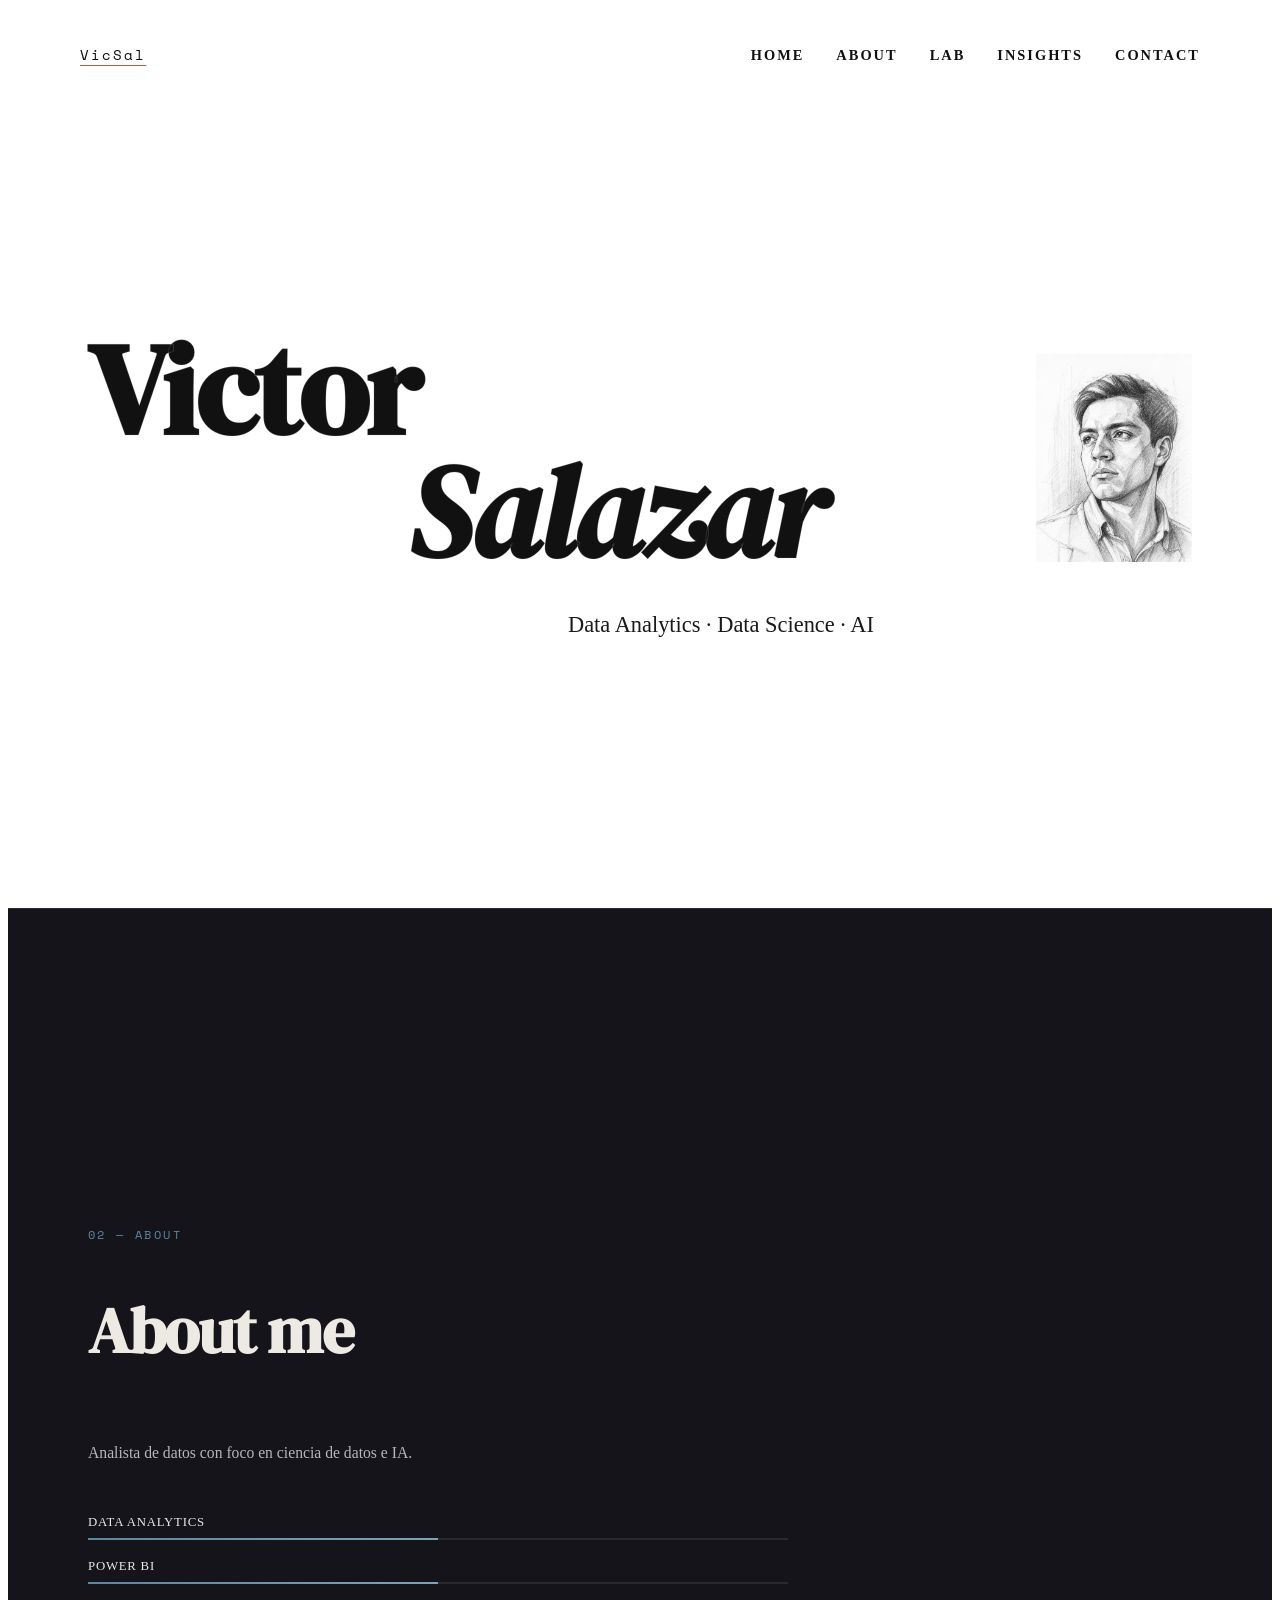
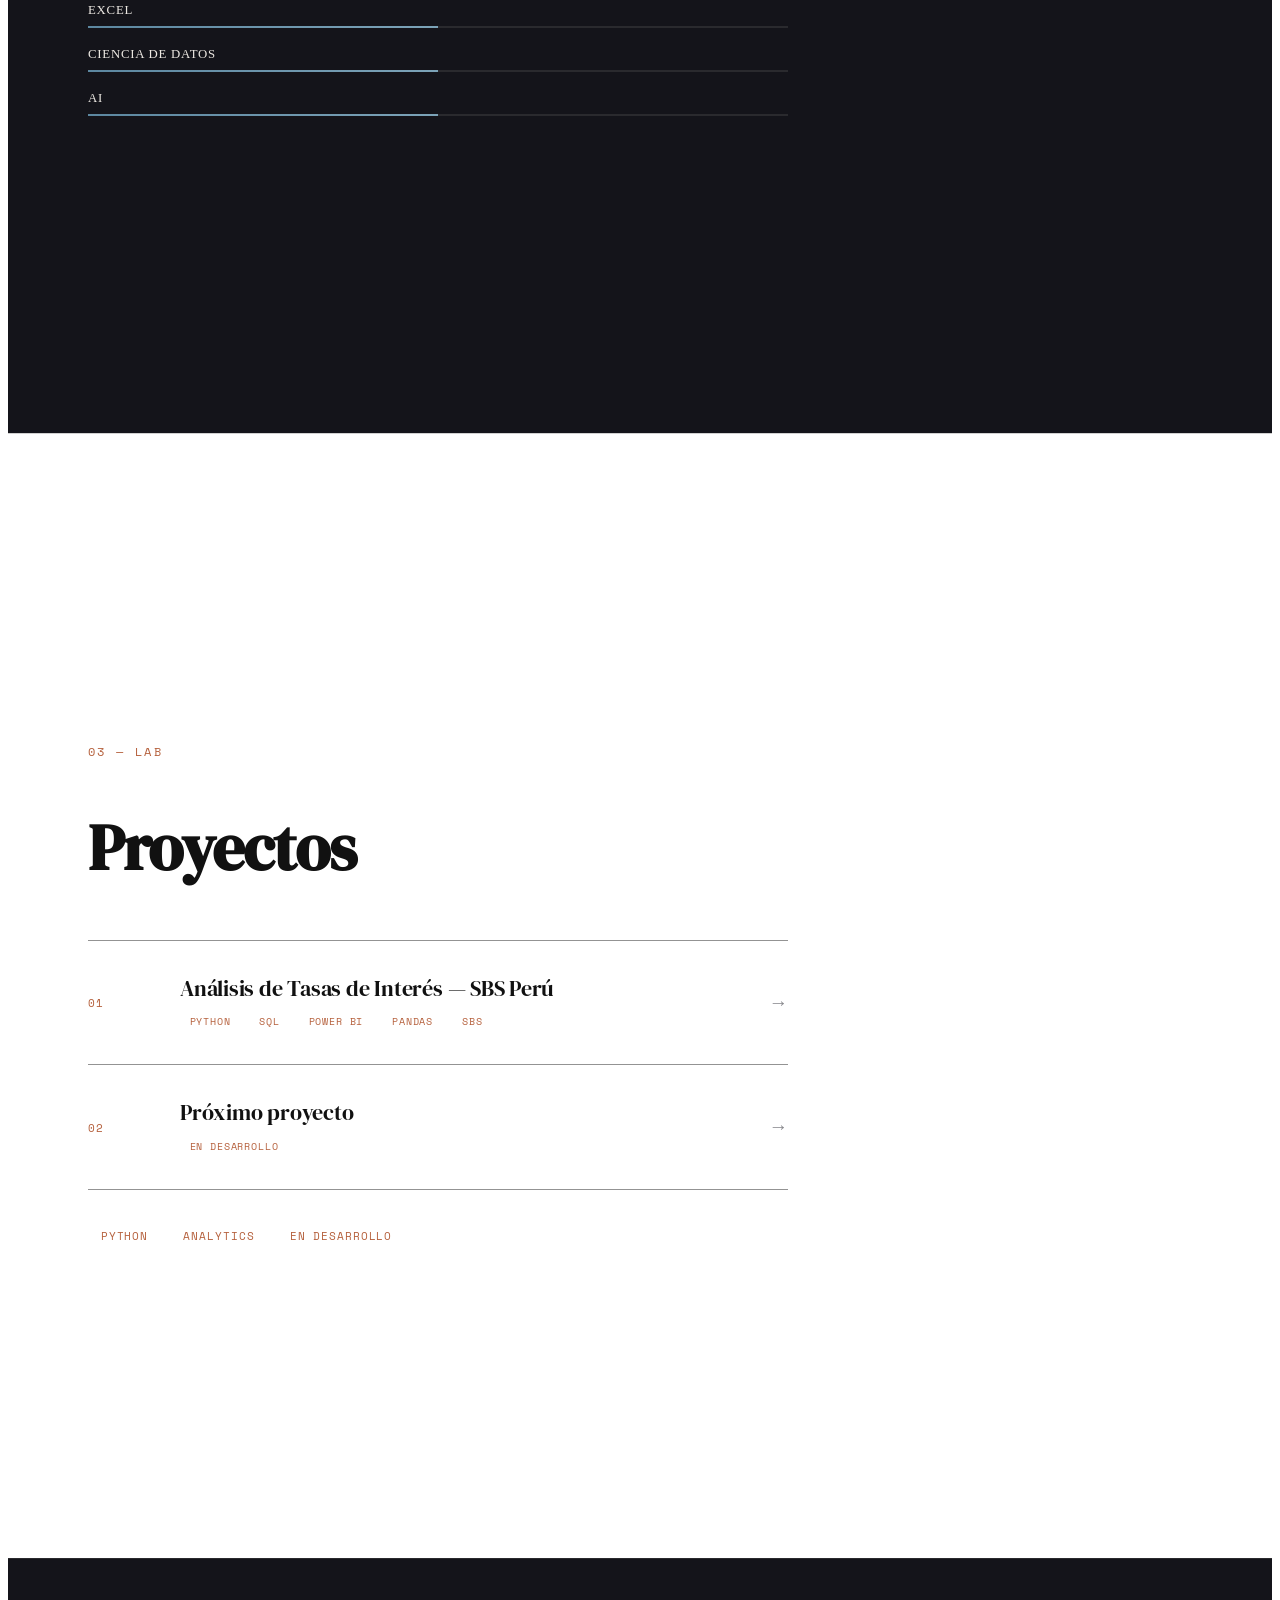
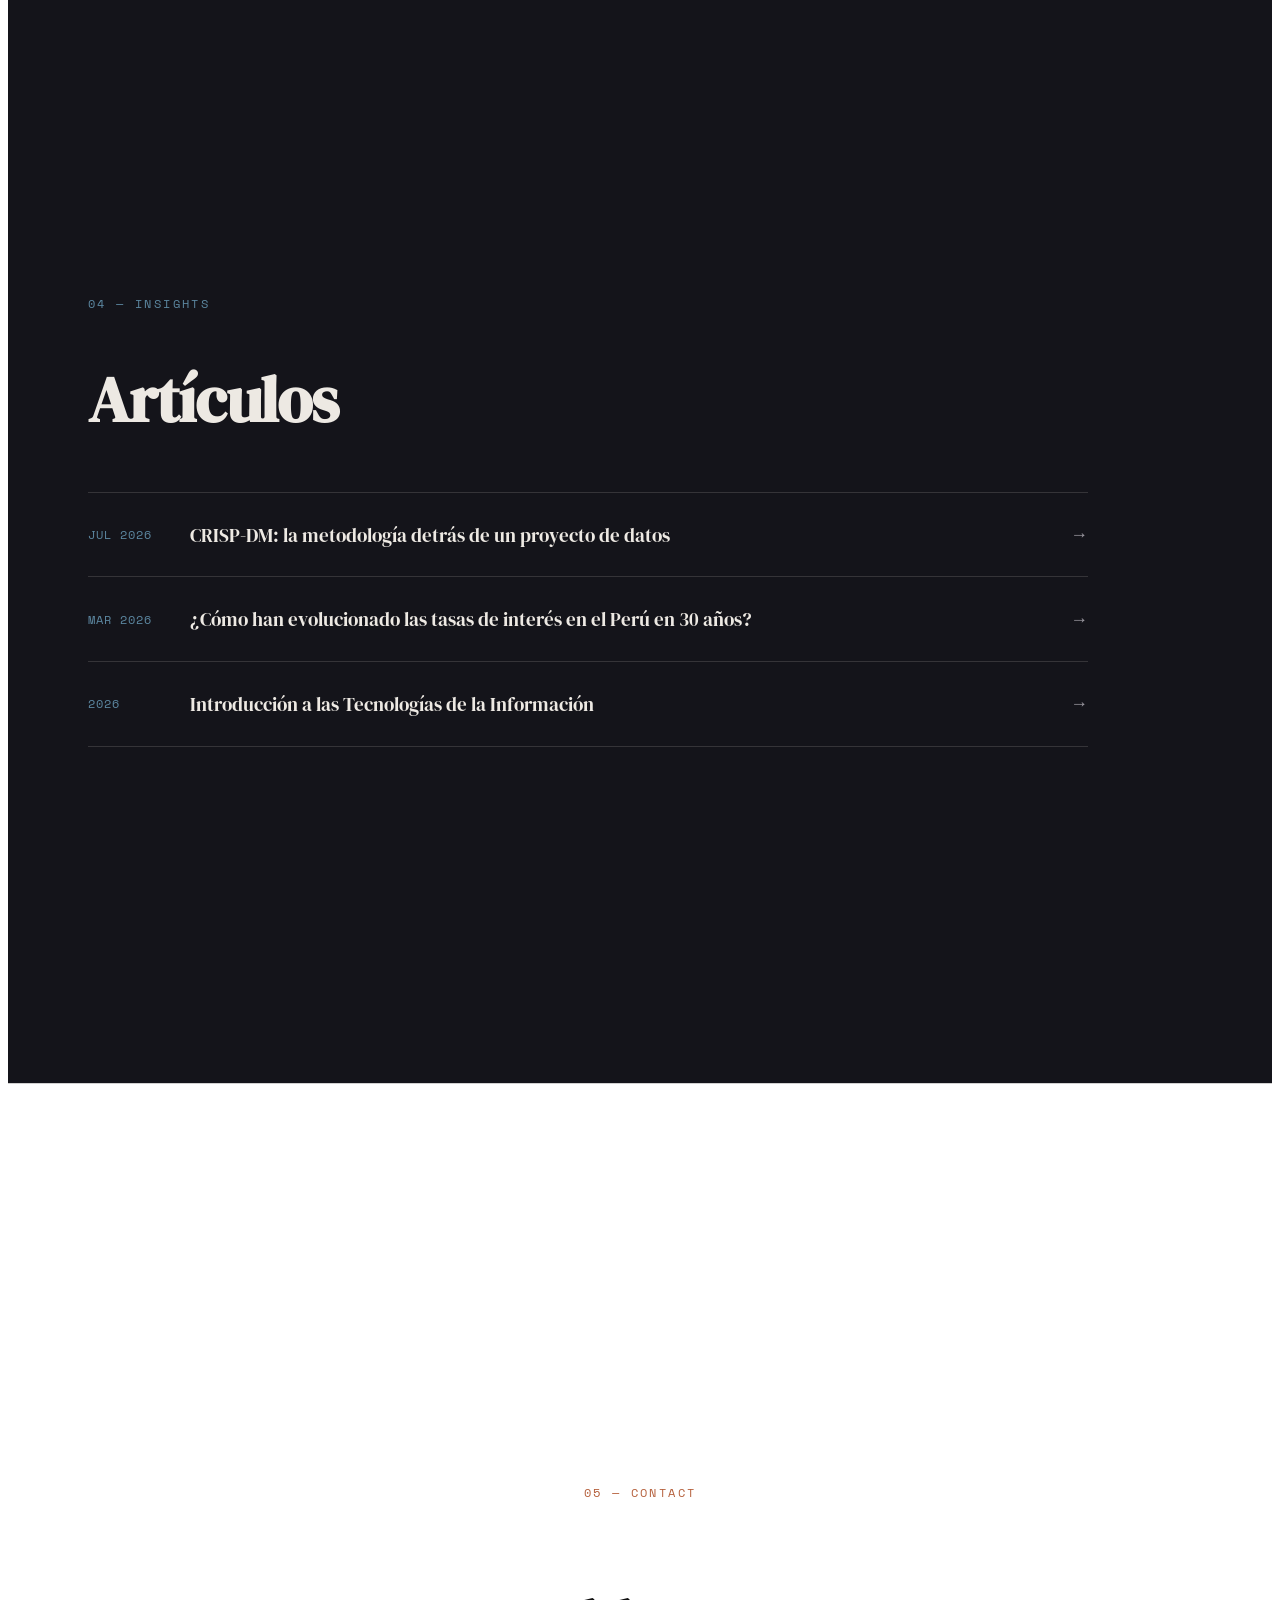
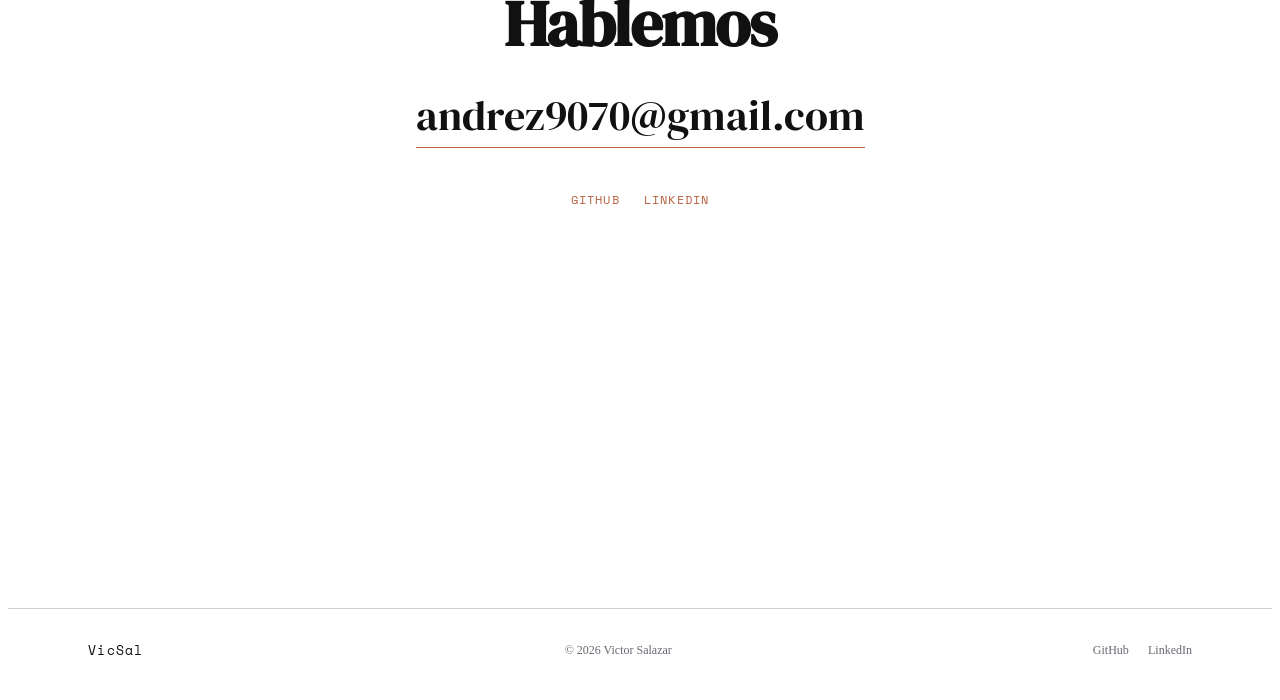
==== index.html @ 0d1eb614 "Actualizar2.1" ====
<!DOCTYPE html>
<html lang="en">
<head>
    <meta charset="UTF-8">
    <meta name="viewport" content="width=device-width, initial-scale=1.0">
    <title>VicSal</title>
    <link rel="stylesheet" href="assets/css/style.css"> 
    <link rel="preconnect" href="https://fonts.googleapis.com">
    <link rel="preconnect" href="https://fonts.gstatic.com" crossorigin>
    <link href="https://fonts.googleapis.com/css2?family=DM+Serif+Display:ital@0;1&family=Space+Mono:wght@400;700&display=swap" rel="stylesheet">
</head>
<body>
<header>
<nav class="navbar">
    <a href="#home" class="nav-logo">VicSal</a>  
        <button class="nav-toggle" id="navToggle" aria-label="Abrir menú">
        <span></span><span></span><span></span>
        </button>
    <ul class="nav-links" id="nav-links"> 
        <li><a href="#home">Home</a></li>
        <li><a href="#about">About</a></li>
        <li><a href="#lab">Lab</a></li>
        <li><a href="#insights">Insights</a></li>
        <li><a href="#contact">Contact</a></li>
    </ul>
</nav>
</header>

<main>

<section id="home" class="hero">
    <div class="hero-left">
        <h1 class="hero-name">
            <span class="firstname">Victor</span>
            <span class="lastname">Salazar</span>
        </h1> 
    <p class="hero-desc">Data Analytics · Data Science · AI </p>
    </div>
    <div class="hero-right">
        <div class="hero-img-wrap">
    <img src="assets/images/VicSal2.png" alt="Victor Salazar"/>
    </div>
    </div>
</section>

<section id="about">
  <div class="fade-in">
    <span class="section-eyebrow">02 — ABOUT</span>
    <h2 class="section-title">About me</h2>
  </div>
  <div class="about-content fade-in">
    <div class="about-text">
      <p>Analista de datos con foco en ciencia de datos e IA.</p>
    </div>
    <div class="skills-list">
      <div class="skill-row"><div class="skill-top"><span class="skill-name">Data Analytics</span></div><div class="skill-track"><div class="skill-fill" style="width:50%"></div></div></div>
      <div class="skill-row"><div class="skill-top"><span class="skill-name">Power BI</span></div><div class="skill-track"><div class="skill-fill" style="width:50%"></div></div></div>
      <div class="skill-row"><div class="skill-top"><span class="skill-name">Excel</span></div><div class="skill-track"><div class="skill-fill" style="width:50%"></div></div></div>
      <div class="skill-row"><div class="skill-top"><span class="skill-name">Ciencia de Datos</span></div><div class="skill-track"><div class="skill-fill" style="width:50%"></div></div></div>
      <div class="skill-row"><div class="skill-top"><span class="skill-name">AI</span></div><div class="skill-track"><div class="skill-fill" style="width:50%"></div></div></div>
    </div>
  </div>
</section>

<section id="lab">
  <div class="fade-in">
    <span class="section-eyebrow">03 — LAB</span>
    <h2 class="section-title">Proyectos</h2>
  </div>
  <div class="lab-content fade-in">
    <div class="work-list">
      <a href="https://github.com/VicSalN/Analisis_Tasas_Peru" target="_blank" class="work-row fade-in">
        <span class="work-num">01</span>
        <div class="work-info">
          <span class="work-title">Análisis de Tasas de Interés — SBS Perú</span>
          <div class="work-meta">
            <span class="work-tag">Python</span><span class="work-tag">SQL</span><span class="work-tag">Power BI</span><span class="work-tag">Pandas</span><span class="work-tag">SBS</span>
          </div>
        </div>
        <span class="work-arrow">→</span>
      </a>
      <div class="work-row work-soon fade-in">
        <span class="work-num">02</span>
      <div class="work-info">
        <span class="work-title">Próximo proyecto</span>
        <div class="work-meta"><span class="work-tag">En desarrollo</span></div>
      </div>
      <span class="work-arrow">→</span>
      </div>
    </div>
    <div class="lab-tags">
      <span class="lab-tag">Python</span>
      <span class="lab-tag">Analytics</span>
      <span class="lab-tag">En desarrollo</span>
    </div>
  </div>
</section>

<section id="insights">
  <div class="fade-in">
    <span class="section-eyebrow">04 — INSIGHTS</span>
    <h2 class="section-title">Artículos</h2>
  </div>
  <div class="insights-list fade-in">
    <a href="Articulo/articulo-02.html" class="insight-row">
      <span class="insight-date">JUL 2026</span>
      <span class="insight-title">CRISP-DM: la metodología detrás de un proyecto de datos</span>
      <span class="insight-arrow">→</span>
    </a>
    <a href="Articulo/articulo-01.html" class="insight-row">
      <span class="insight-date">MAR 2026</span>
      <span class="insight-title">¿Cómo han evolucionado las tasas de interés en el Perú en 30 años?</span>
      <span class="insight-arrow">→</span>
    </a>
    <a href="Articulo/articulo-03.html" class="insight-row">
      <span class="insight-date">2026</span>
      <span class="insight-title">Introducción a las Tecnologías de la Información</span>
      <span class="insight-arrow">→</span>
    </a>
  </div>
</section>

<section id="contact">
  <div class="fade-in contact-content">
    <span class="section-eyebrow">05 — CONTACT</span>
    <h2 class="section-title">Hablemos</h2>
    <a href="mailto:tuemail@ejemplo.com" class="contact-email">andrez9070@gmail.com</a>
    <div class="contact-links">
      <a href="https://github.com/VicSalN" target="_blank">GitHub</a>
      <a href="https://www.linkedin.com/in/victor-salazar-noel-72130b215/?lipi=urn%3Ali%3Apage%3Ad_flagship3_profile_view_base_contact_details%3BOu7heE0KTxSFkEtu7hxz%2Fg%3D%3D" target="_blank">LinkedIn</a>
    </div>
  </div>
</section>
</main>

<footer>
  <span class="footer-logo">VicSal</span>
  <span class="footer-copy">© 2026 Victor Salazar</span>
  <div class="footer-links">
    <a href="https://github.com/VicSalN" target="_blank">GitHub</a>
    <a href="https://www.linkedin.com/in/victor-salazar-noel-72130b215/?lipi=urn%3Ali%3Apage%3Ad_flagship3_profile_view_base_contact_details%3BOu7heE0KTxSFkEtu7hxz%2Fg%3D%3D" target="_blank">LinkedIn</a>
  </div>
</footer>
<script src="assets/javascript/main.js"></script>
</body>
</html>
---- assets/css/style.css ----
:root {
  --ink: #111111;
  --muted: #666970;
  --line: rgba(21, 22, 22, 0.2);
  --accent: #B5603C; /* terracota — único color de la página */
}
html {
  scroll-snap-type: y proximity;
}

section {
  scroll-snap-align: start;
}

/* ============================================
   FADE-IN — aparece suavemente al hacer scroll
   ============================================ */
.fade-in {
  opacity: 0;
  transform: translateY(24px);
  transition: opacity 0.7s ease, transform 0.7s ease;
}
.fade-in.visible {
  opacity: 1;
  transform: translateY(0);
}

/* Estado base: nav transparente sobre el hero */
nav {
  position: fixed; top: 0; left: 0; right: 0; z-index: 100;
  padding: 1.4rem 5rem;
  display: flex; justify-content: space-between; align-items: center;
  background: transparent;
  border-bottom: 1px solid transparent;
  transition: background 0.4s ease, padding 0.4s ease, border-color 0.4s ease, box-shadow 0.4s ease;
}

/* Estado al hacer scroll: se agrega esta clase vía JS */
nav.scrolled {
  background: rgba(255, 255, 255, 0.85);
  backdrop-filter: blur(10px);
  -webkit-backdrop-filter: blur(10px);
  padding: 1rem 5rem;
  border-bottom: 1px solid var(--line);
  box-shadow: 0 1px 20px rgba(0, 0, 0, 0.04);
}

/* Opcional: el logo se hace un poco más chico al comprimirse el nav */
nav.scrolled .nav-logo {
  font-size: 0.8rem;
}
.nav-toggle {
  display: none;
  flex-direction: column;
  gap: 5px;
  background: none;
  border: none;
  cursor: pointer;
  padding: 0.5rem;
  z-index: 101;
}
.nav-toggle span {
  width: 24px; height: 2px;
  background: var(--ink);
  transition: all 0.3s;
}

.nav-toggle.active span:nth-child(1) { transform: translateY(7px) rotate(45deg); background: var(--accent); }
.nav-toggle.active span:nth-child(2) { opacity: 0; }
.nav-toggle.active span:nth-child(3) { transform: translateY(-7px) rotate(-45deg); background: var(--accent); }

.nav-logo {
  font-family: 'Space Mono', monospace;
  font-size: 0.85rem;
  color: var(--ink);
  letter-spacing: 0.15em;
  text-decoration: underline;
  text-decoration-color: var(--accent);
  text-underline-offset: 5px;
}

.nav-links { display: flex; gap: 2rem; list-style: none; }

.nav-links a {
  color: var(--ink);
  text-decoration: none;
  font-size: 0.9rem;
  font-weight: 600;
  letter-spacing: 0.14em;
  text-transform: uppercase;
  transition: color 0.3s;
  position: relative;
}
.nav-links a:hover { color: var(--accent); }
.nav-links a.active { color: var(--accent); }

section { position: relative; z-index: 1; }

#home {
  min-height: 100vh;
  min-height: 100dvh;
  display: grid;
  grid-template-columns: 900px 1fr;
  align-items: center;      /* centra el contenido DENTRO de la fila */
  align-content: center;    /* centra la fila dentro de los 100dvh */
  gap: 3rem;
  padding: 0 5rem;
  overflow: hidden;
}

.hero-name {
  font-family: 'DM Serif Display', serif;
  font-size: clamp(7rem, 10vw, 10rem);
  line-height: 0.95;
  letter-spacing: -0.02em;
  margin-bottom: 2rem;
}
.hero-name .firstname {
  color: var(--ink);
  -webkit-text-stroke: 1px rgba(166, 168, 173, 0.2);
  display: block;
}
.hero-name .lastname {
  color: var(--ink);
  -webkit-text-stroke: 1px rgba(166, 168, 173, 0.2);
  font-style: italic;
  display: block;
  margin-left: 20rem;
  position: relative;
}

.hero-desc {
  font-size: 1.4rem;
  color: #1a1a1a;
  line-height: 1.75;
  font-weight: 300;
  margin-left: 30rem;
  margin-bottom: 3rem;
  width: max-content;
  max-width: none;
}
/* resalta "AI" u otra palabra clave con el acento (envuélvela en <span class="hl">) */
.hero-desc .hl { color: var(--accent); font-weight: 500; }

.hero-right { display: flex; justify-content: center; align-items: center; }

.hero-img-wrap {
  width: 100%; max-width: 360px; aspect-ratio: 3/4;
  position: relative; overflow: hidden;
}
.hero-img-wrap::before {
  content: '';
  position: absolute; inset: -8px;
  border: 1px solid var(--accent);
  opacity: 0.55;
  z-index: 2; pointer-events: none;
}
.hero-img-wrap img {
  width: 100%; height: 100%;
  object-fit: cover; object-position: top;
  display: block;
  filter: grayscale(100%) contrast(1.05) saturate(0);
}
.hero-img-placeholder {
  width: 100%; height: 100%;
  background: linear-gradient(135deg, #b1b0b0 0%, #949393 50%, #a3a3a3 100%);
  display: flex; align-items: center; justify-content: center;
}
.hero-img-placeholder span {
  font-family: 'Space Mono', monospace;
  font-size: 0.62rem;
  color: var(--muted);
  letter-spacing: 0.12em;
  text-align: center;
  padding: 0 1.5rem;
  line-height: 1.8;
}

/* ============================================
   TÍTULO DE SECCIÓN — global, una sola definición
   ============================================ */
.section-eyebrow {
  font-family: 'Space Mono', monospace;
  font-size: 0.75rem;
  letter-spacing: 0.2em;
  color: var(--accent);
  margin-bottom: 1rem;
  display: block;
}

.section-title {
  font-family: 'DM Serif Display', serif;
  font-size: clamp(2.8rem, 5vw, 4.2rem);
  line-height: 1.1;
  letter-spacing: -0.02em;
  margin-bottom: 0;
  color: inherit; /* toma el color del padre: var(--ink) en secciones claras, #EDE9E3 en oscuras */
}

/* ============================================
   ABOUT — oscuro
   ============================================ */
#about {
  padding: 7rem 5rem;
  background: #14141A;
  color: #EDE9E3;
  border-top: 1px solid rgba(237, 233, 227, 0.1);
  min-height: 100vh;
  min-height: 100dvh;
  display: flex;
  flex-direction: column;
  justify-content: center;
  gap: 3.5rem;

  --text: #EDE9E3;
  --text-muted: #9B98A0;
  --accent: #5C87A0;
  --accent2: #7CA3B8;
}

.about-content {
  display: flex;
  flex-direction: column;
  gap: 3rem;
  max-width: 700px;
  margin: 0;
  width: 100%;
}

.about-text p {
  color: #B8B5BC;
  line-height: 1.85;
  font-size: 0.98rem;
  margin-bottom: 0;
  font-weight: 300;
}

.about-text strong {
  color: #EDE9E3;
  font-weight: 500;
}

.skills-list {
  display: flex;
  flex-direction: column;
  gap: 1.2rem;
  width: 100%;
}

.skill-row {
  display: flex;
  flex-direction: column;
  gap: 0.5rem;
}

.skill-top {
  display: flex;
  justify-content: space-between;
  align-items: baseline;
}

.skill-name {
  font-size: 0.8rem;
  font-weight: 500;
  letter-spacing: 0.06em;
  text-transform: uppercase;
  color: var(--text);
}

.skill-lvl {
  font-family: 'Space Mono', monospace;
  font-size: 0.65rem;
  color: var(--text-muted);
}

.skill-track {
  height: 2px;
  background: rgba(237, 233, 227, 0.1);
  position: relative;
}

.skill-fill {
  position: absolute;
  top: 0; left: 0;
  height: 100%;
  background: linear-gradient(90deg, var(--accent), var(--accent2));
  transition: width 1.4s cubic-bezier(0.16,1,0.3,1);
}

/* ============================================
   LAB — claro
   ============================================ */

.work-list {
  display: flex;
  flex-direction: column;
  border-top: 1px solid rgba(17, 17, 17, 0.45);
  max-width: 1400px;
  margin: 0 auto;
  width: 100%;
}

.work-row {
  display: grid;
  grid-template-columns: 60px 1fr auto;
  gap: 2rem;
  align-items: center;
  padding: 2rem 0;
  border-bottom: 1px solid rgba(17, 17, 17, 0.45);
  text-decoration: none;
  color: var(--text);
  transition: all 0.3s;
}

.work-row:hover { padding-left: 1rem; }
.work-row:hover .work-num { color: var(--accent2, var(--accent)); }

.work-num {
  font-family: 'Space Mono', monospace;
  font-size: 0.7rem;
  color: var(--accent);
  letter-spacing: 0.1em;
  transition: color 0.3s;
}

.work-info { display: flex; flex-direction: column; gap: 0.4rem; }

.work-title {
  font-family: 'DM Serif Display', serif;
  font-size: 1.4rem;
  letter-spacing: -0.01em;
  color: var(--ink);
}

.work-meta { display: flex; gap: 0.6rem; flex-wrap: wrap; }

.work-tag {
  font-family: 'Space Mono', monospace;
  font-size: 0.65rem;
  color: var(--accent);
  letter-spacing: 0.08em;
  text-transform: uppercase;
  padding: 0.2rem 0.6rem;
  border: 1px solid var(--border);
}

.work-arrow {
  font-size: 1.2rem;
  color: var(--text-muted);
  transition: all 0.3s;
}

.work-row:hover .work-arrow {
  color: var(--accent);
  transform: translateX(4px);
}

.work-soon {
  opacity: 0.35;
  pointer-events: none;
}

/* ============================================
   LAB — 
   ============================================ */
#lab {
  padding: 7rem 5rem;
  background: #FFFFFF;
  color: var(--ink);
  border-top: 1px solid var(--line);
  min-height: 100vh;
  min-height: 100dvh;
  display: flex;
  flex-direction: column;
  justify-content: center;
  gap: 3.5rem;
  --text: var(--ink);
  --text-muted: #8A8A8F;
  --accent: #B5603C;
  --accent2: #B5603C;
}

.lab-content {
  display: flex;
  flex-direction: column;
  gap: 2rem;
  max-width: 700px;
}

.lab-content p {
  color: #4A4A4A;
  line-height: 1.85;
  font-size: 1.05rem;
  font-weight: 300;
}

.lab-tags {
  display: flex;
  gap: 0.6rem;
  flex-wrap: wrap;
}

.lab-tag {
  font-family: 'Space Mono', monospace;
  font-size: 0.7rem;
  color: var(--accent);
  letter-spacing: 0.08em;
  text-transform: uppercase;
  padding: 0.3rem 0.8rem;
  border: 1px solid var(--border);
}


/* ============================================
   INSIGHTS — oscuro
   ============================================ */
#insights {
  padding: 7rem 5rem;
  background: #14141A;
  color: #EDE9E3;
  border-top: 1px solid rgba(237, 233, 227, 0.1);
  min-height: 100vh;
  min-height: 100dvh;
  display: flex;
  flex-direction: column;
  justify-content: center;
  gap: 3.5rem;

  --text: #EDE9E3;
  --text-muted: #9B98A0;
  --accent: #5C87A0;
}

.insights-list {
  display: flex;
  flex-direction: column;
  border-top: 1px solid rgba(237, 233, 227, 0.15);
  max-width: 1000px;
}

.insight-row {
  display: grid;
  grid-template-columns: 70px 1fr auto;
  gap: 2rem;
  align-items: center;
  padding: 1.8rem 0;
  border-bottom: 1px solid rgba(237, 233, 227, 0.15);
  text-decoration: none;
  color: var(--text);
  transition: all 0.3s;
}

.insight-row:hover { padding-left: 1rem; }
.insight-row:hover .insight-arrow { color: var(--accent); transform: translateX(4px); }

.insight-date {
  font-family: 'Space Mono', monospace;
  font-size: 0.75rem;
  color: var(--accent);
  letter-spacing: 0.08em;
}

.insight-title {
  font-family: 'DM Serif Display', serif;
  font-size: 1.2rem;
}

.insight-arrow {
  font-size: 1.1rem;
  color: var(--text-muted);
  transition: all 0.3s;
}


/* ============================================
   CONTACT — claro
   ============================================ */
#contact {
  padding: 7rem 5rem;
  background: #FFFFFF;
  color: var(--ink);
  border-top: 1px solid var(--line);   /* ← antes var(--line), oscuro invisible */
  min-height: 100vh;
  min-height: 100dvh;
  display: flex;
  align-items: center;
  justify-content: center;

  /* variables locales, igual que en about/lab/insights */
  --text: var(--ink);
  --text-muted: #8A8A8F;
  --accent: #B5603C;
  --accent2: #B5603C;
}

.contact-content {
  text-align: center;
  max-width: 600px;
  display: flex;
  flex-direction: column;
  align-items: center;
  gap: 1.2rem;
}

.contact-text {
  color: #111111;
  font-size: 1.05rem;
  line-height: 1.7;
  font-weight: 300;
}

.contact-email {
  font-family: 'DM Serif Display', serif;
  font-size: clamp(1.8rem, 4vw, 2.6rem);
  color: var(--text);
  text-decoration: none;
  border-bottom: 1px solid var(--accent);
  padding-bottom: 0.2rem;
  margin: 0.5rem 0;
}

.contact-links {
  display: flex;
  gap: 1.5rem;
  margin-top: 1rem;
}

.contact-links a {
  font-family: 'Space Mono', monospace;
  font-size: 0.75rem;
  letter-spacing: 0.1em;
  text-transform: uppercase;
  color: var(--accent2);
  text-decoration: none;
  transition: color 0.3s;
}

.contact-links a:hover { color: var(--accent); }

/* ============================================
   FOOTER
   ============================================ */
footer {
  padding: 2rem 5rem;
  background: #FFFFFF;
  border-top: 1px solid var(--line);
  display: flex;
  justify-content: space-between;
  align-items: center;
}

.footer-logo {
  font-family: 'Space Mono', monospace;
  font-size: 0.8rem;
  letter-spacing: 0.1em;
  color: var(--ink);
}

.footer-copy {
  font-size: 0.75rem;
  color: var(--muted);
}

.footer-links {
  display: flex;
  gap: 1.2rem;
}

.footer-links a {
  font-size: 0.75rem;
  color: var(--muted);
  text-decoration: none;
  transition: color 0.3s;
}

.footer-links a:hover { color: var(--accent); }

/* ============================================
   RESPONSIVE — TABLET (1024px o menos)
   ============================================ */
@media (max-width: 1024px) {

  nav {
    padding: 1.2rem 3rem;
  }

  #home {
    grid-template-columns: 1fr;
    padding: 8rem 3rem 3rem;
    align-content: center;
    min-height: 100vh;
    min-height: 100dvh;
    text-align: center;
    gap: 2rem;
  }

  .hero-right {
    order: -1;
  }

  .hero-img-wrap {
    max-width: 280px;
    margin: 0 auto;
  }

  .hero-name {
    font-size: clamp(4rem, 8vw, 6rem);
    text-align: center;
  }

  .hero-name .lastname {
    margin-left: 0;
  }

  .hero-desc {
    margin-left: 0;
    width: auto;
    max-width: 500px;
    margin: 0 auto 2rem;
    font-size: 1.15rem;
  }

  .about-content {
    max-width: 100%;
  }

  .work-list, .insights-list {
    max-width: 100%;
  }
}


/* ============================================
   RESPONSIVE — MOBILE (768px o menos)
   ============================================ */
@media (max-width: 768px) {

  nav {
    padding: 1.2rem 1.5rem;
  }

nav {
    padding: 1.2rem 1.5rem;
  }

  .nav-toggle {
    display: flex;
  }

  .nav-links {
    position: fixed;
    top: 0; right: 0;
    height: 100vh;
    height: 100dvh;
    width: min(75vw, 320px);
    background: rgba(255, 255, 255, 0.98);
    backdrop-filter: blur(10px);
    flex-direction: column;
    justify-content: center;
    align-items: center;
    gap: 2rem;
    transform: translateX(100%);
    transition: transform 0.4s ease;
    z-index: 100;
  }

  .nav-links.active {
    transform: translateX(0);
  }


  #home {
    padding: 7rem 1.5rem 2.5rem;
    gap: 1.5rem;
  }

  .hero-name {
    font-size: clamp(3rem, 12vw, 4.5rem);
    margin-bottom: 1.2rem;
  }

  .hero-desc {
    font-size: 1rem;
    line-height: 1.6;
  }

  .hero-img-wrap {
    max-width: 220px;
  }

  /* --- Secciones que faltaban en mobile --- */
  #about, #lab, #insights, #contact {
    padding: 6rem 1.5rem 2.5rem;
    min-height: 100vh;
    min-height: 100dvh;
    gap: 2rem;
  }

  #work {
    padding: 7rem 1.5rem 2.5rem;
    gap: 2rem;
  }

  .section-title {
    font-size: clamp(2rem, 8vw, 2.6rem);
  }

  .about-content, .lab-content {
    gap: 1.5rem;
  }

  .work-row {
    grid-template-columns: 40px 1fr auto;
    gap: 1rem;
    padding: 1.5rem 0;
  }

  .work-title {
    font-size: 1.1rem;
  }

  .work-meta {
    gap: 0.4rem;
  }

  .work-tag {
    font-size: 0.6rem;
    padding: 0.15rem 0.5rem;
  }

  .work-arrow {
    font-size: 1rem;
  }

  .insight-row {
    padding: 1.2rem 0;
    gap: 1rem;
  }

  .insight-title {
    font-size: 1rem;
  }

  .insight-row {
    grid-template-columns: 50px 1fr auto;
  }

  footer {
    padding: 1.5rem;
    flex-direction: column;
    gap: 1rem;
    text-align: center;
  }
}


/* ============================================
   RESPONSIVE — MOBILE PEQUEÑO (480px o menos)
   ============================================ */
@media (max-width: 480px) {

  .hero-name {
    font-size: clamp(2.4rem, 14vw, 3.2rem);
  }

  .hero-desc {
    font-size: 0.9rem;
  }

  .hero-img-wrap {
    max-width: 180px;
  }

  nav {
    padding: 1rem 1.2rem;
  }

  .section-title {
    font-size: clamp(1.8rem, 9vw, 2.2rem);
  }
}
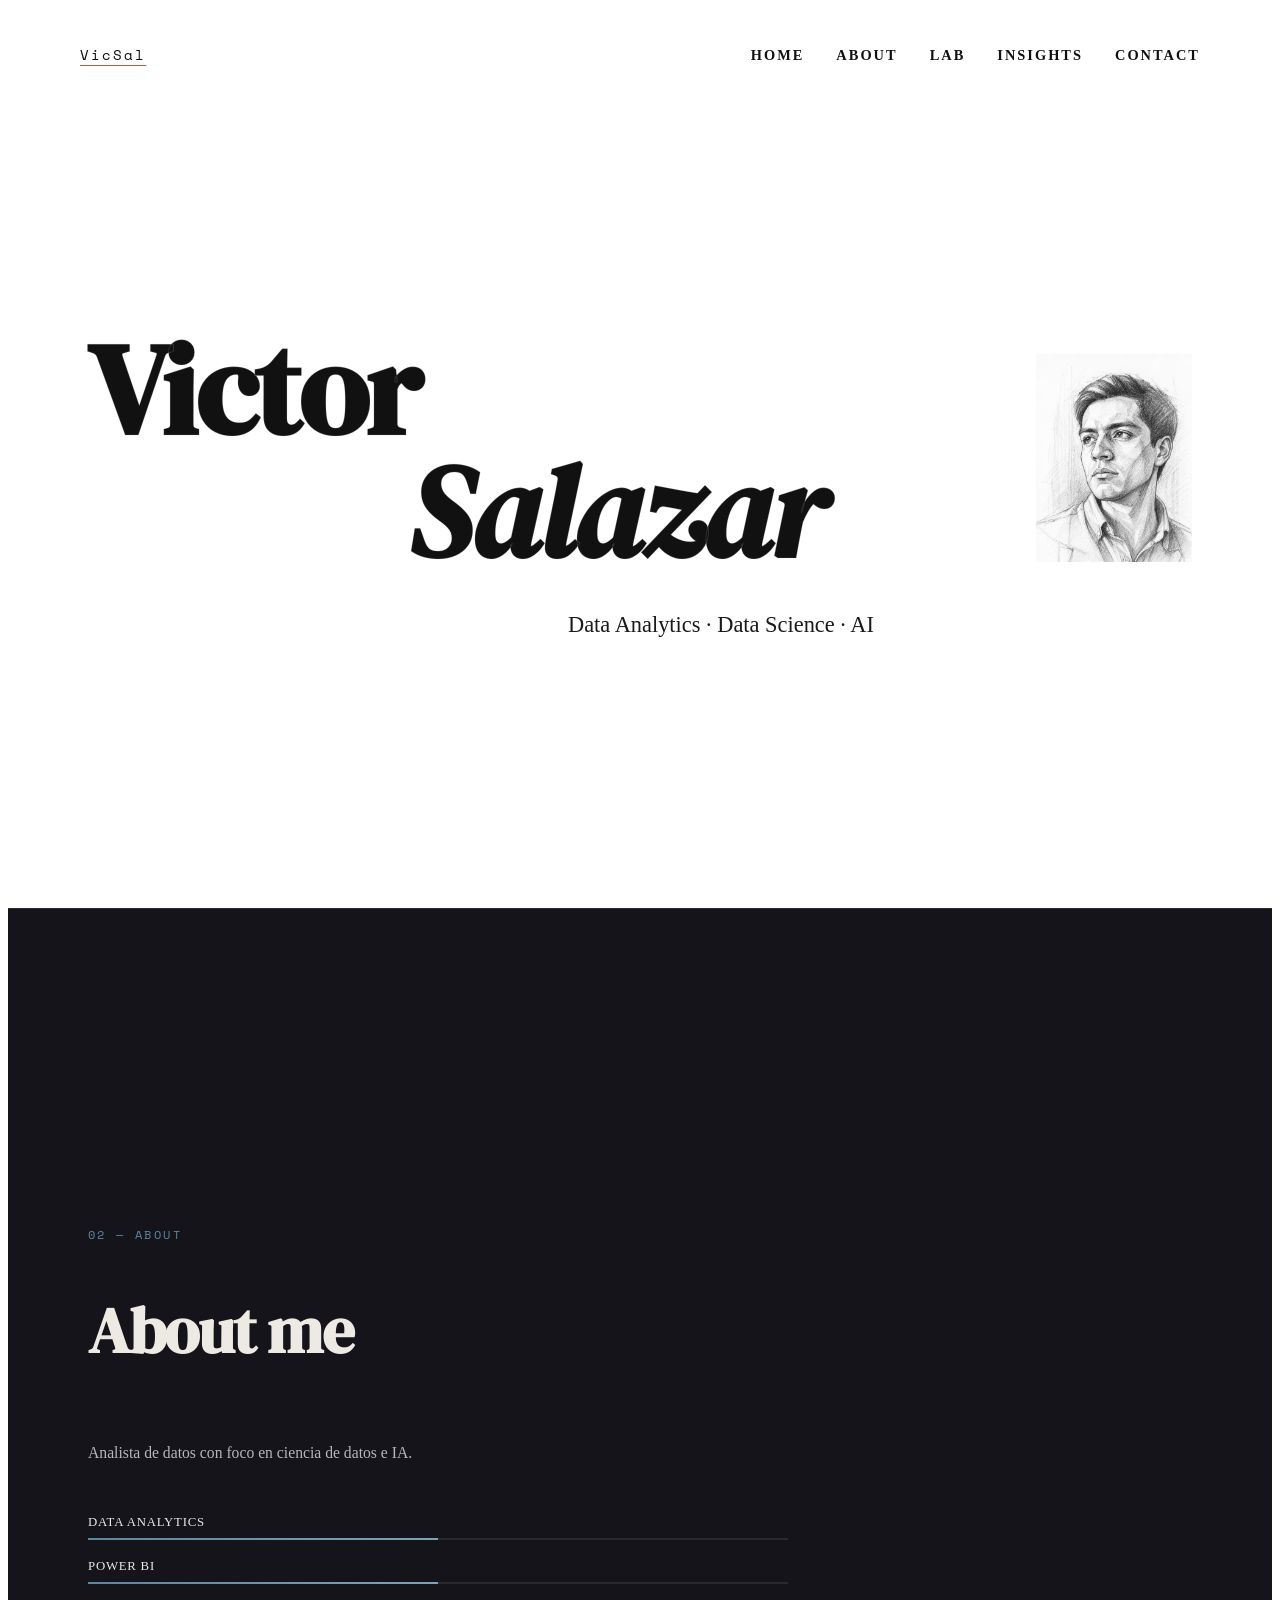
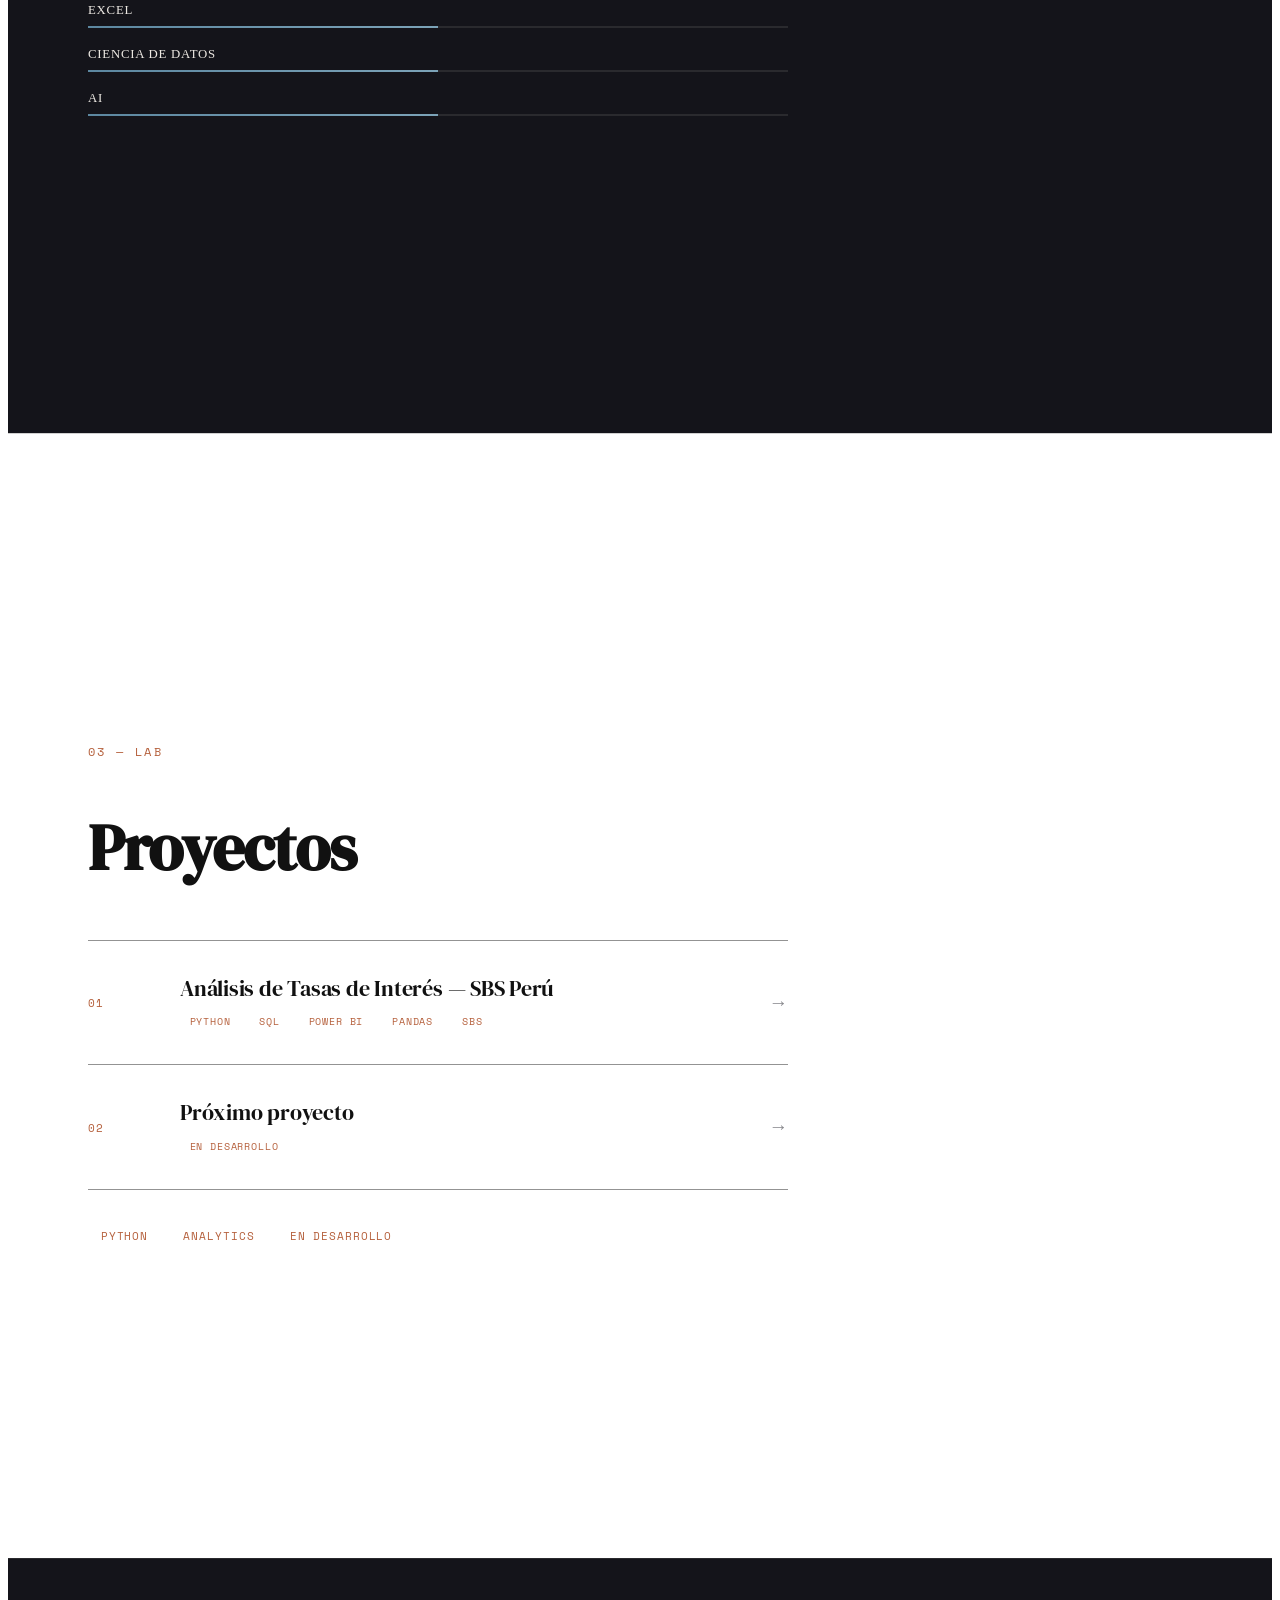
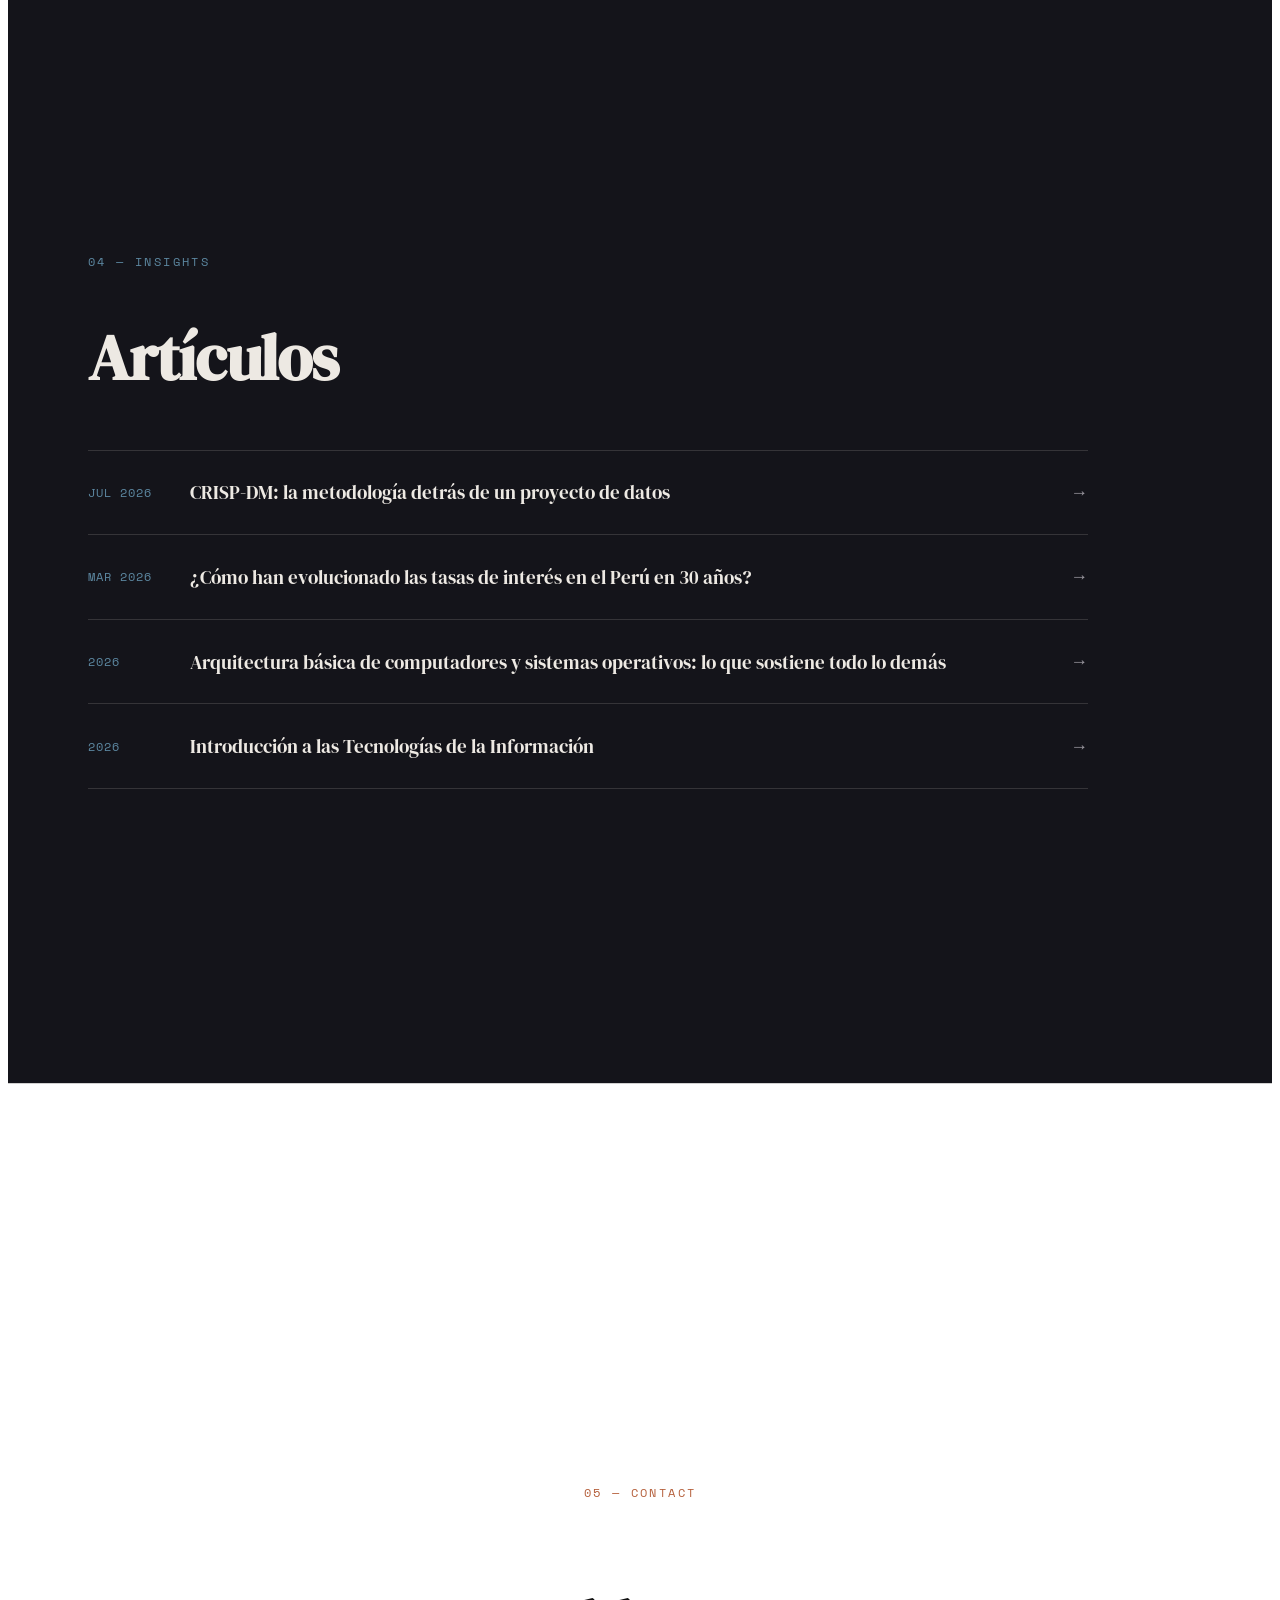
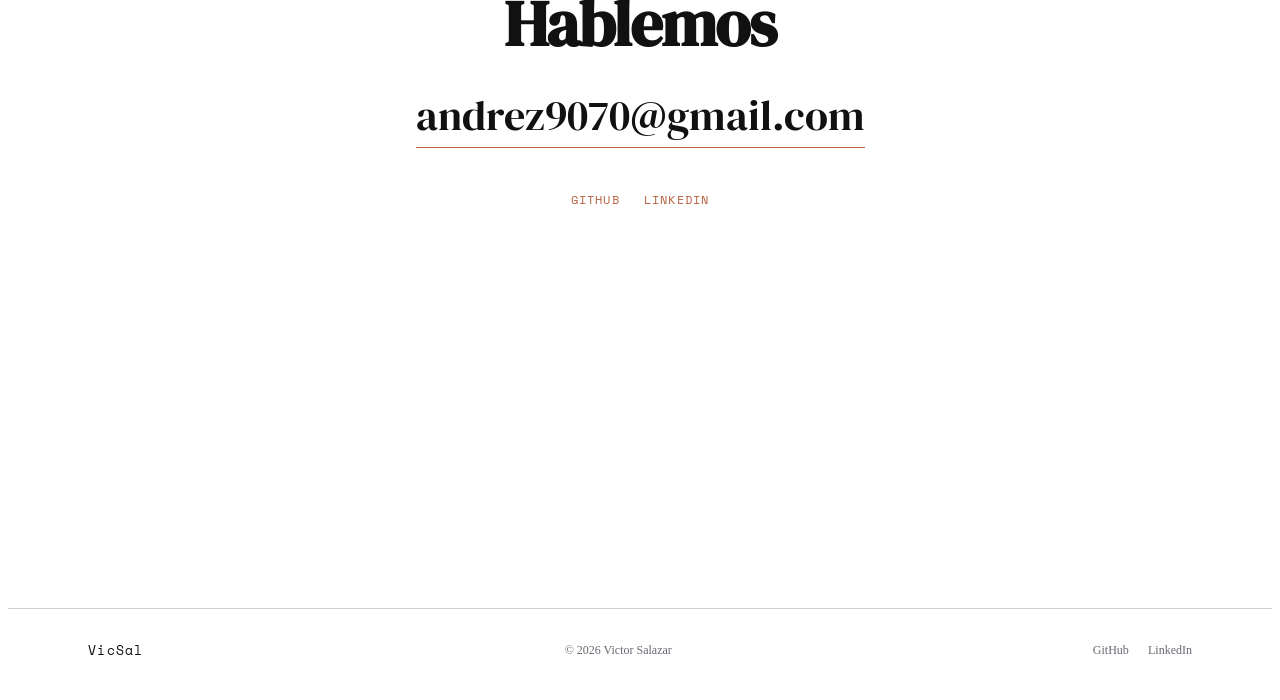
==== commit 88eebc90: "Actualizar" ====
--- a/index.html
+++ b/index.html
@@ -112,6 +112,11 @@
       <span class="insight-title">¿Cómo han evolucionado las tasas de interés en el Perú en 30 años?</span>
       <span class="insight-arrow">→</span>
     </a>
+    <a href="Articulo/articulo-04.html" class="insight-row">
+      <span class="insight-date">2026</span>
+      <span class="insight-title">Arquitectura básica de computadores y sistemas operativos: lo que sostiene todo lo demás</span>
+      <span class="insight-arrow">→</span>
+    </a>
     <a href="Articulo/articulo-03.html" class="insight-row">
       <span class="insight-date">2026</span>
       <span class="insight-title">Introducción a las Tecnologías de la Información</span>
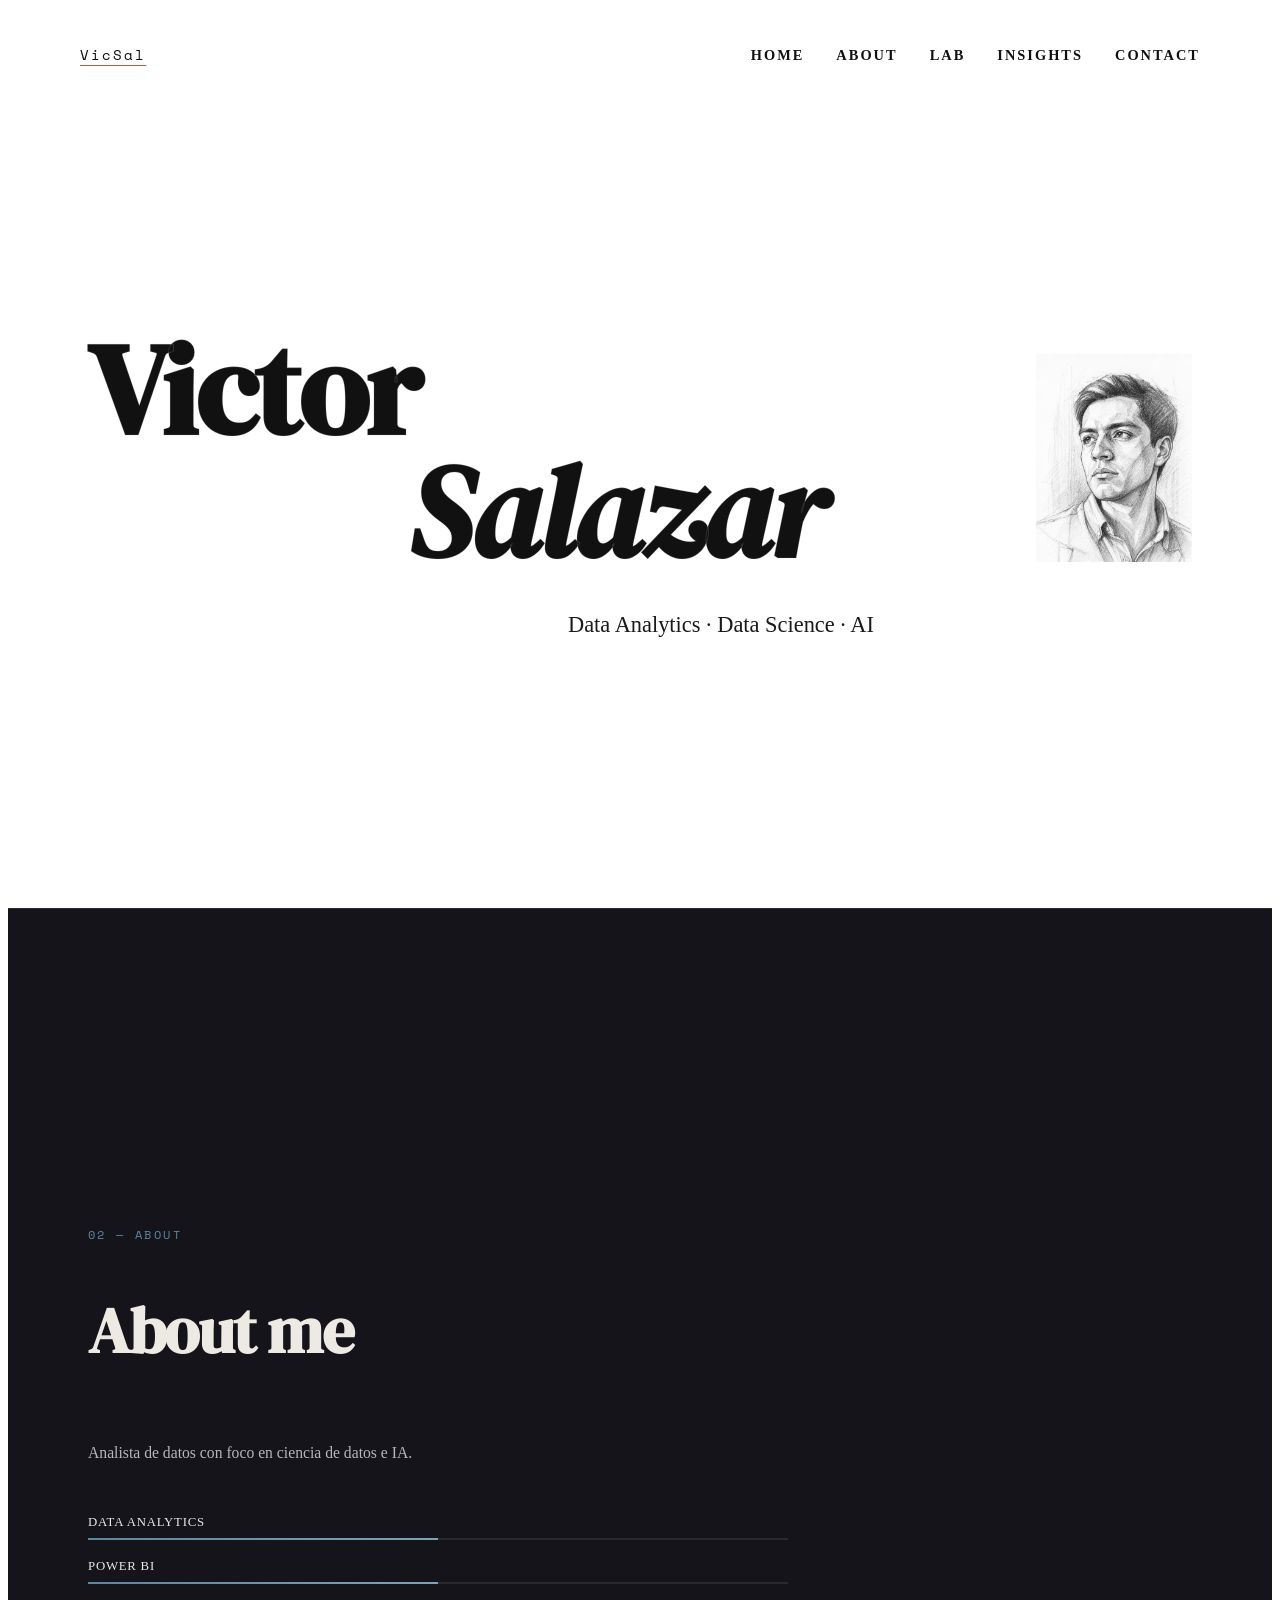
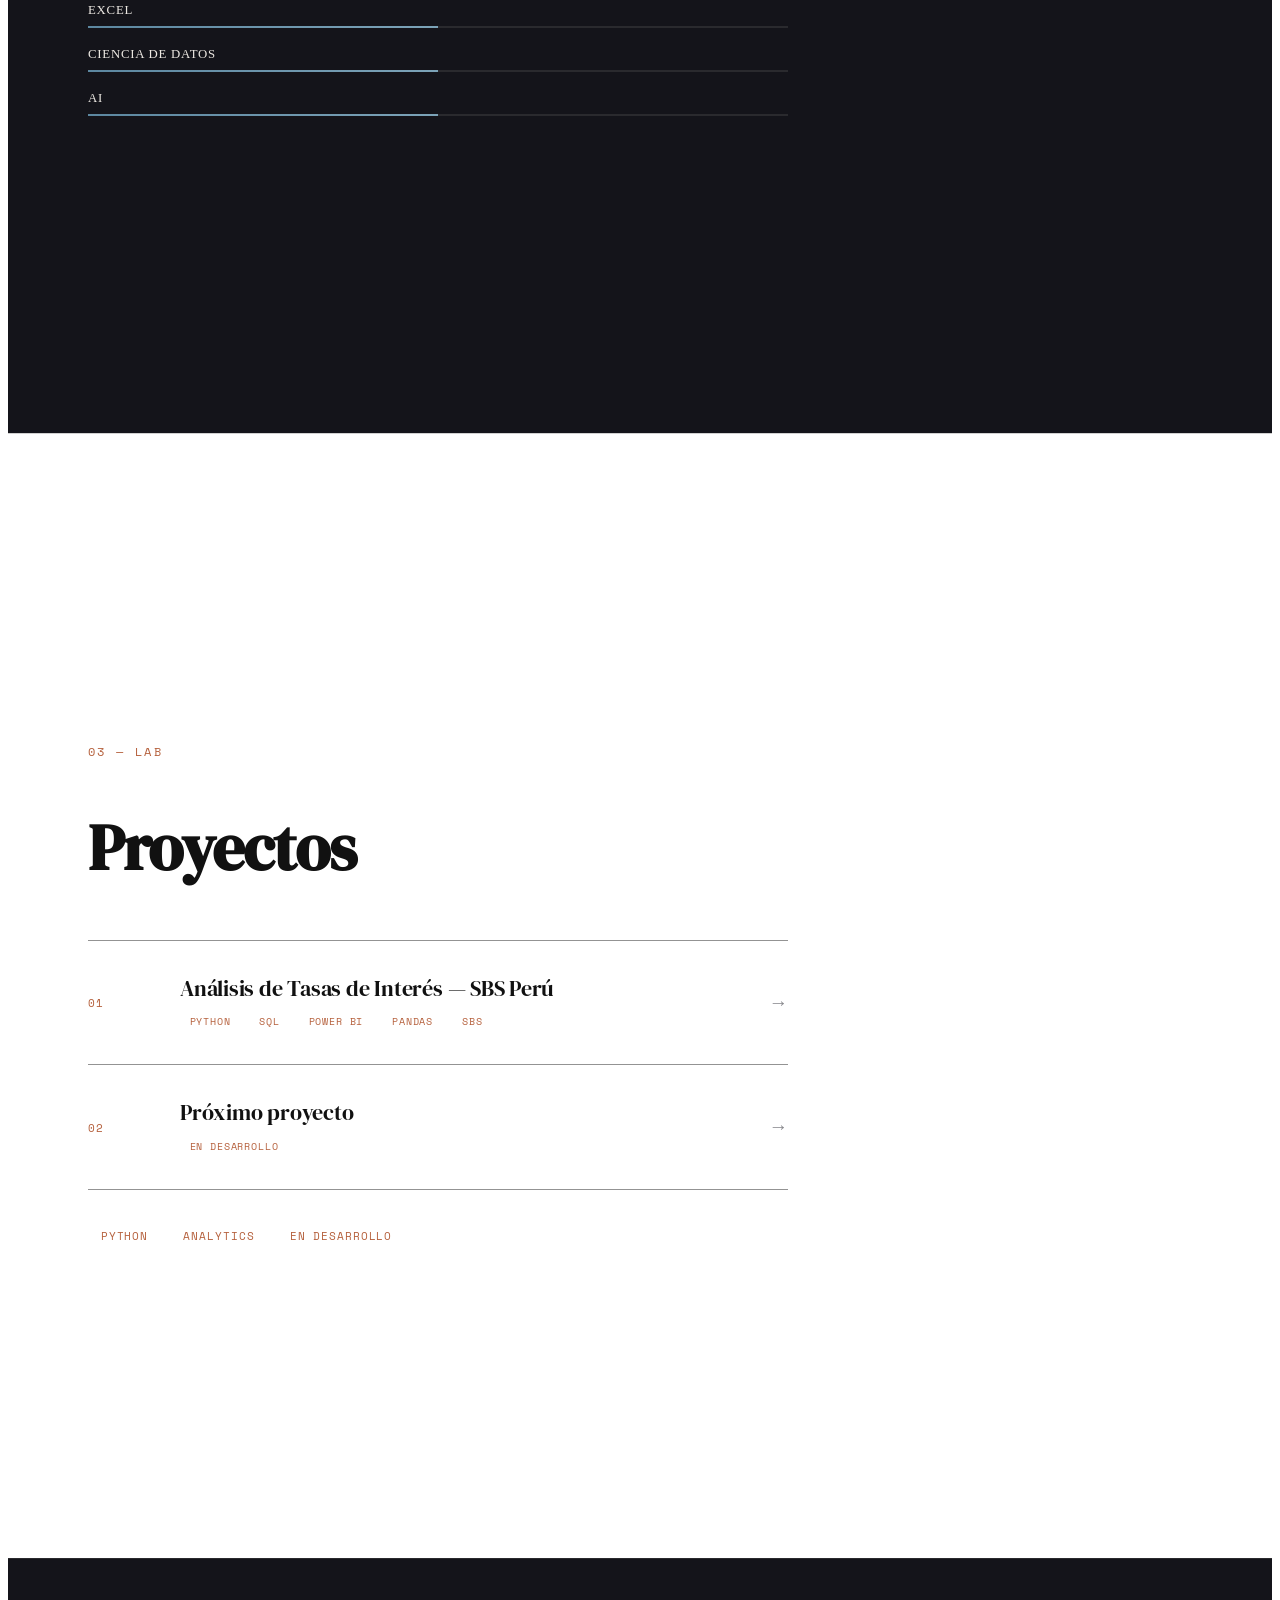
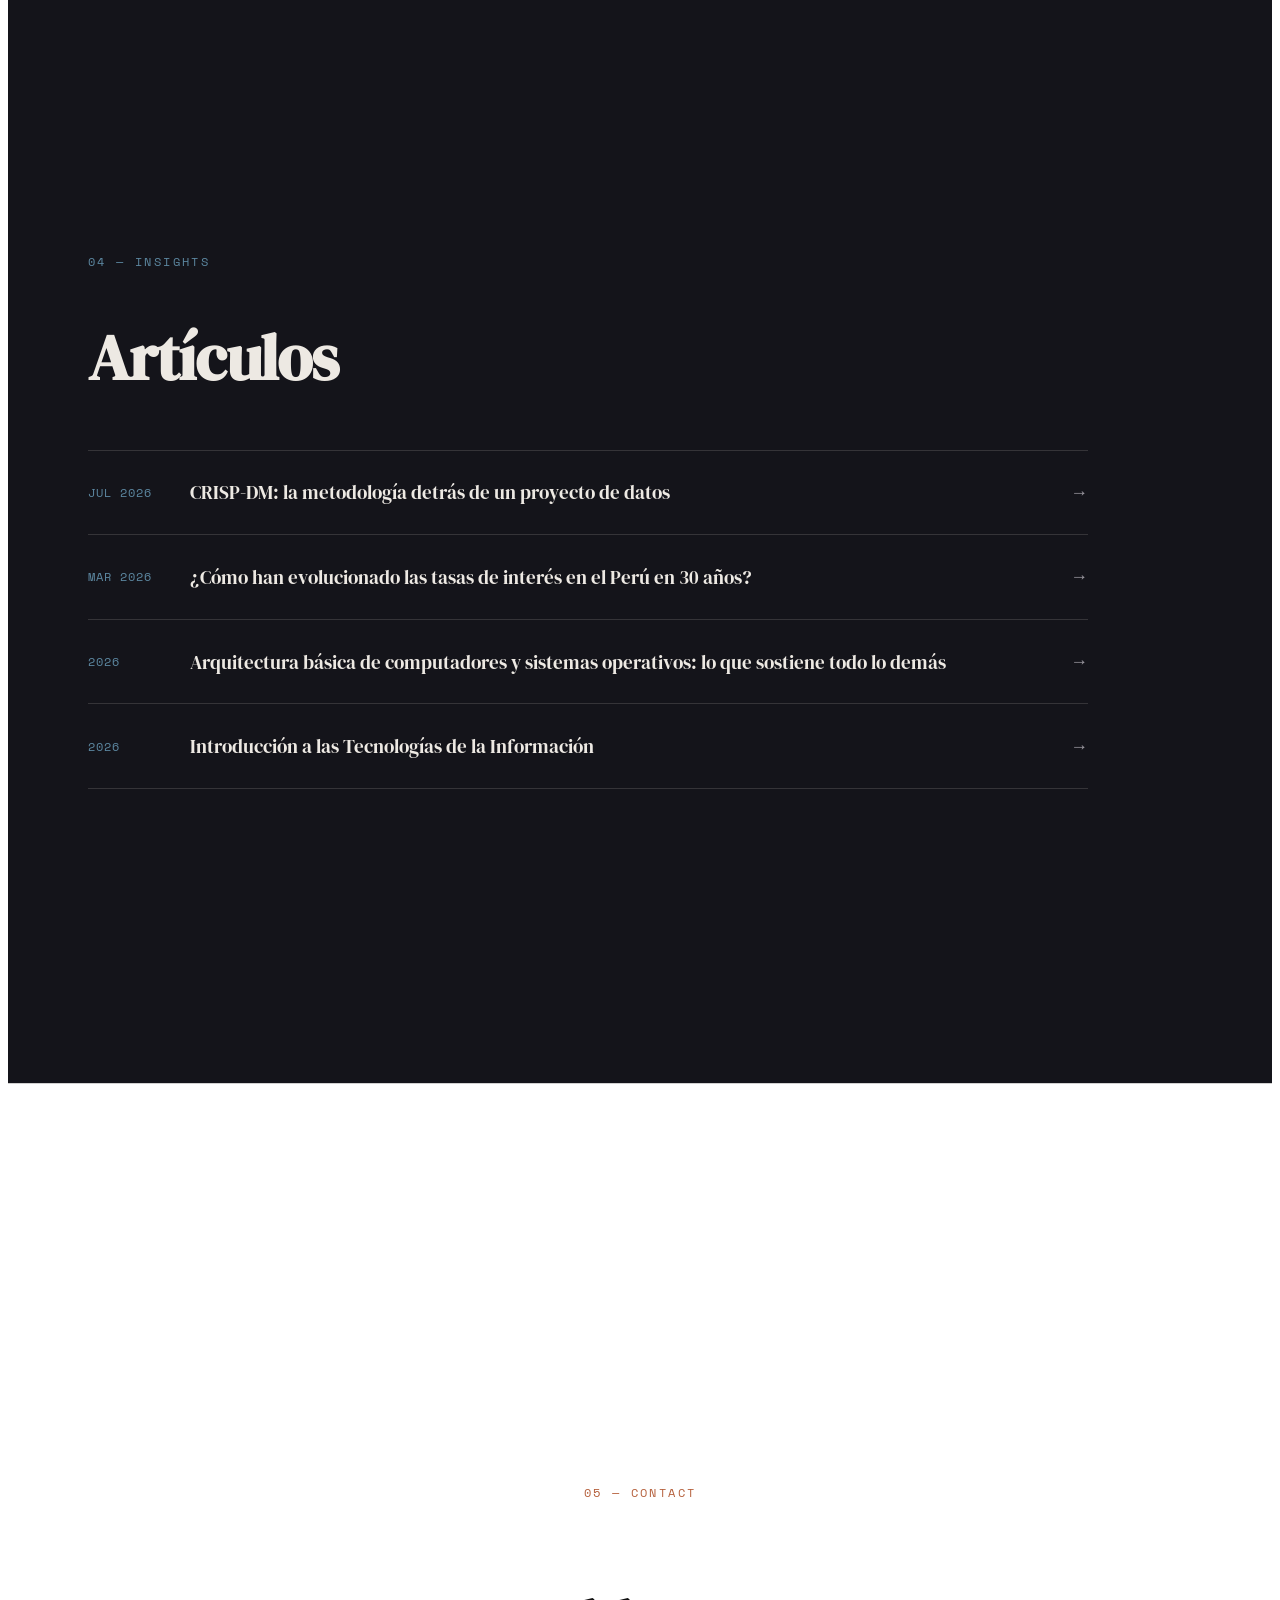
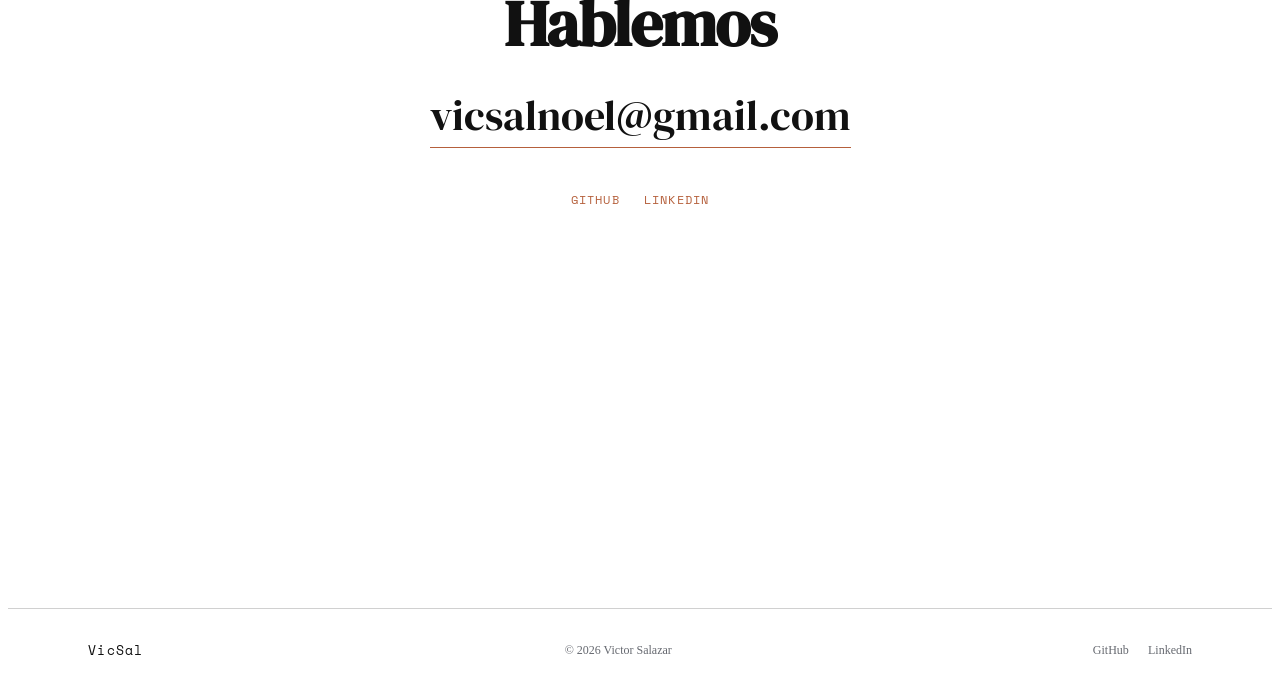
==== commit af0baf17: "Actualizar" ====
--- a/index.html
+++ b/index.html
@@ -129,7 +129,7 @@
   <div class="fade-in contact-content">
     <span class="section-eyebrow">05 — CONTACT</span>
     <h2 class="section-title">Hablemos</h2>
-    <a href="mailto:tuemail@ejemplo.com" class="contact-email">andrez9070@gmail.com</a>
+    <a href="mailto:tuemail@ejemplo.com" class="contact-email">vicsalnoel@gmail.com</a>
     <div class="contact-links">
       <a href="https://github.com/VicSalN" target="_blank">GitHub</a>
       <a href="https://www.linkedin.com/in/victor-salazar-noel-72130b215/?lipi=urn%3Ali%3Apage%3Ad_flagship3_profile_view_base_contact_details%3BOu7heE0KTxSFkEtu7hxz%2Fg%3D%3D" target="_blank">LinkedIn</a>
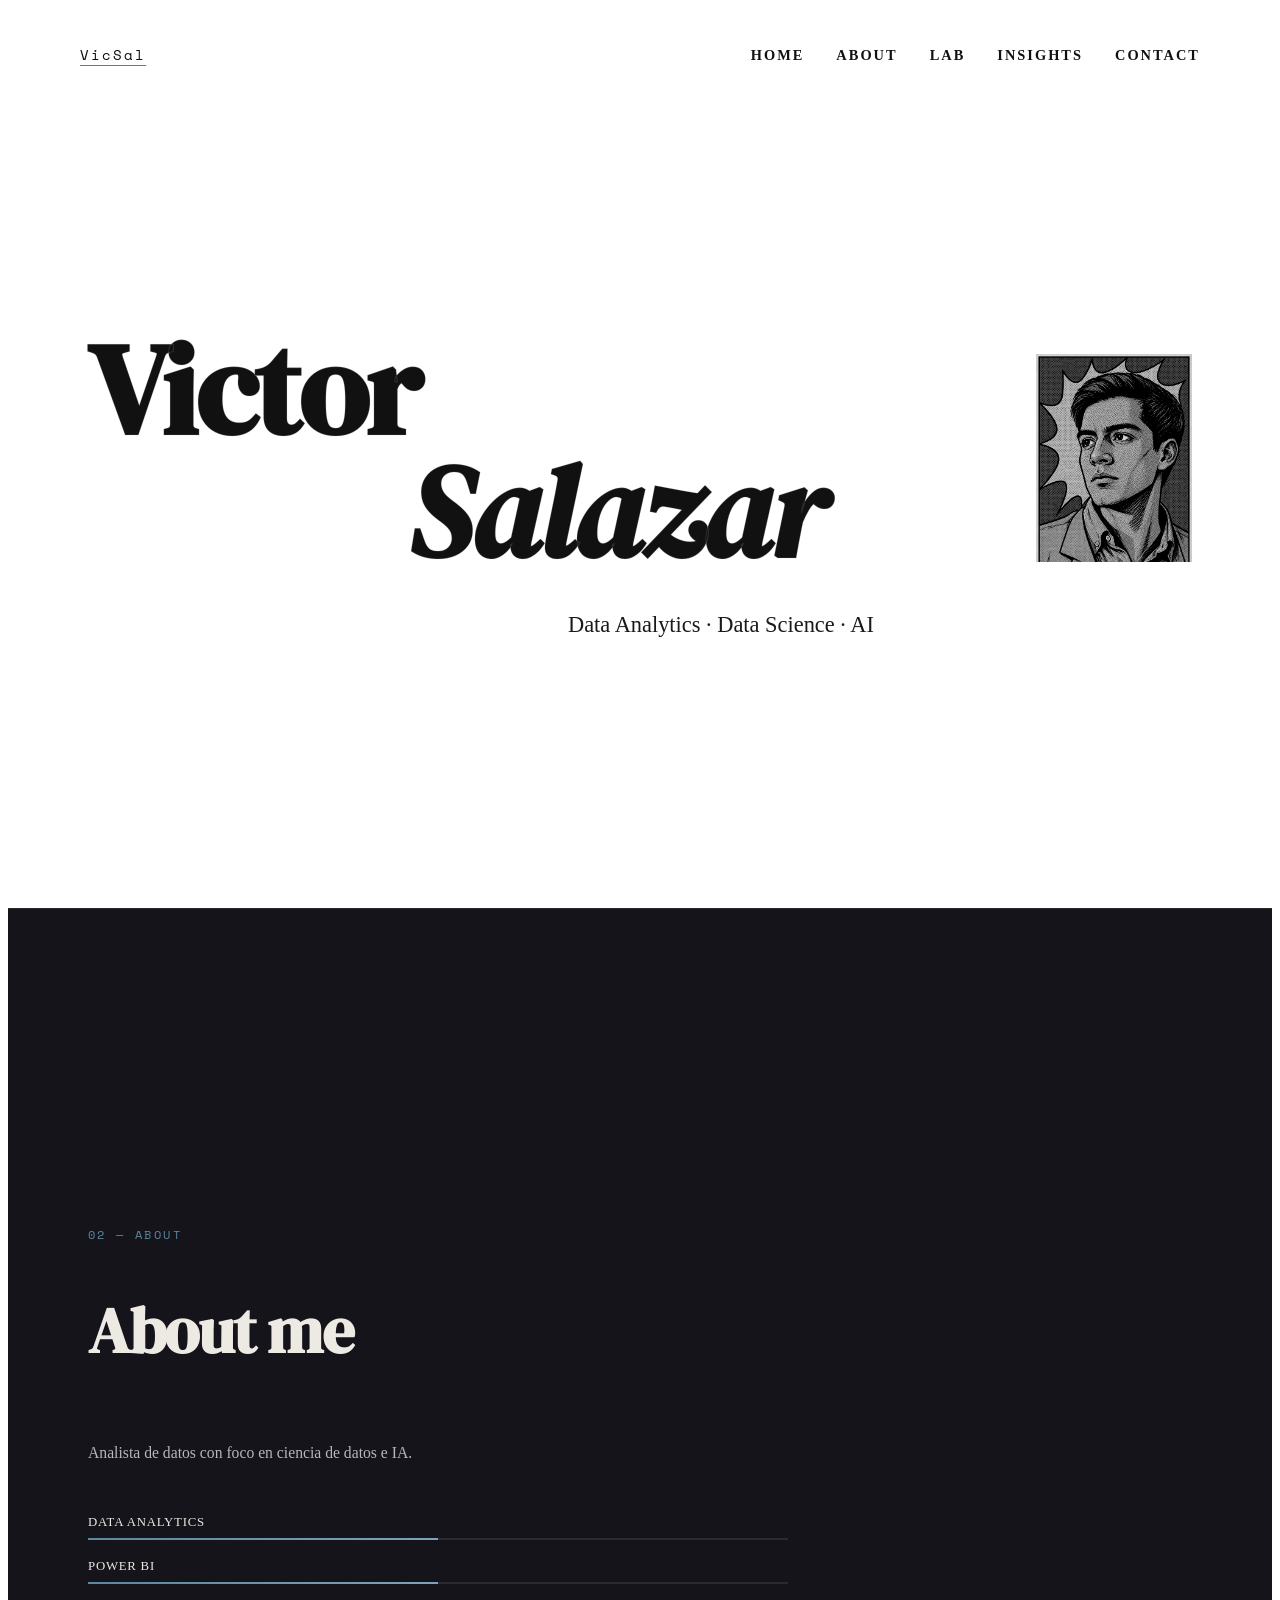
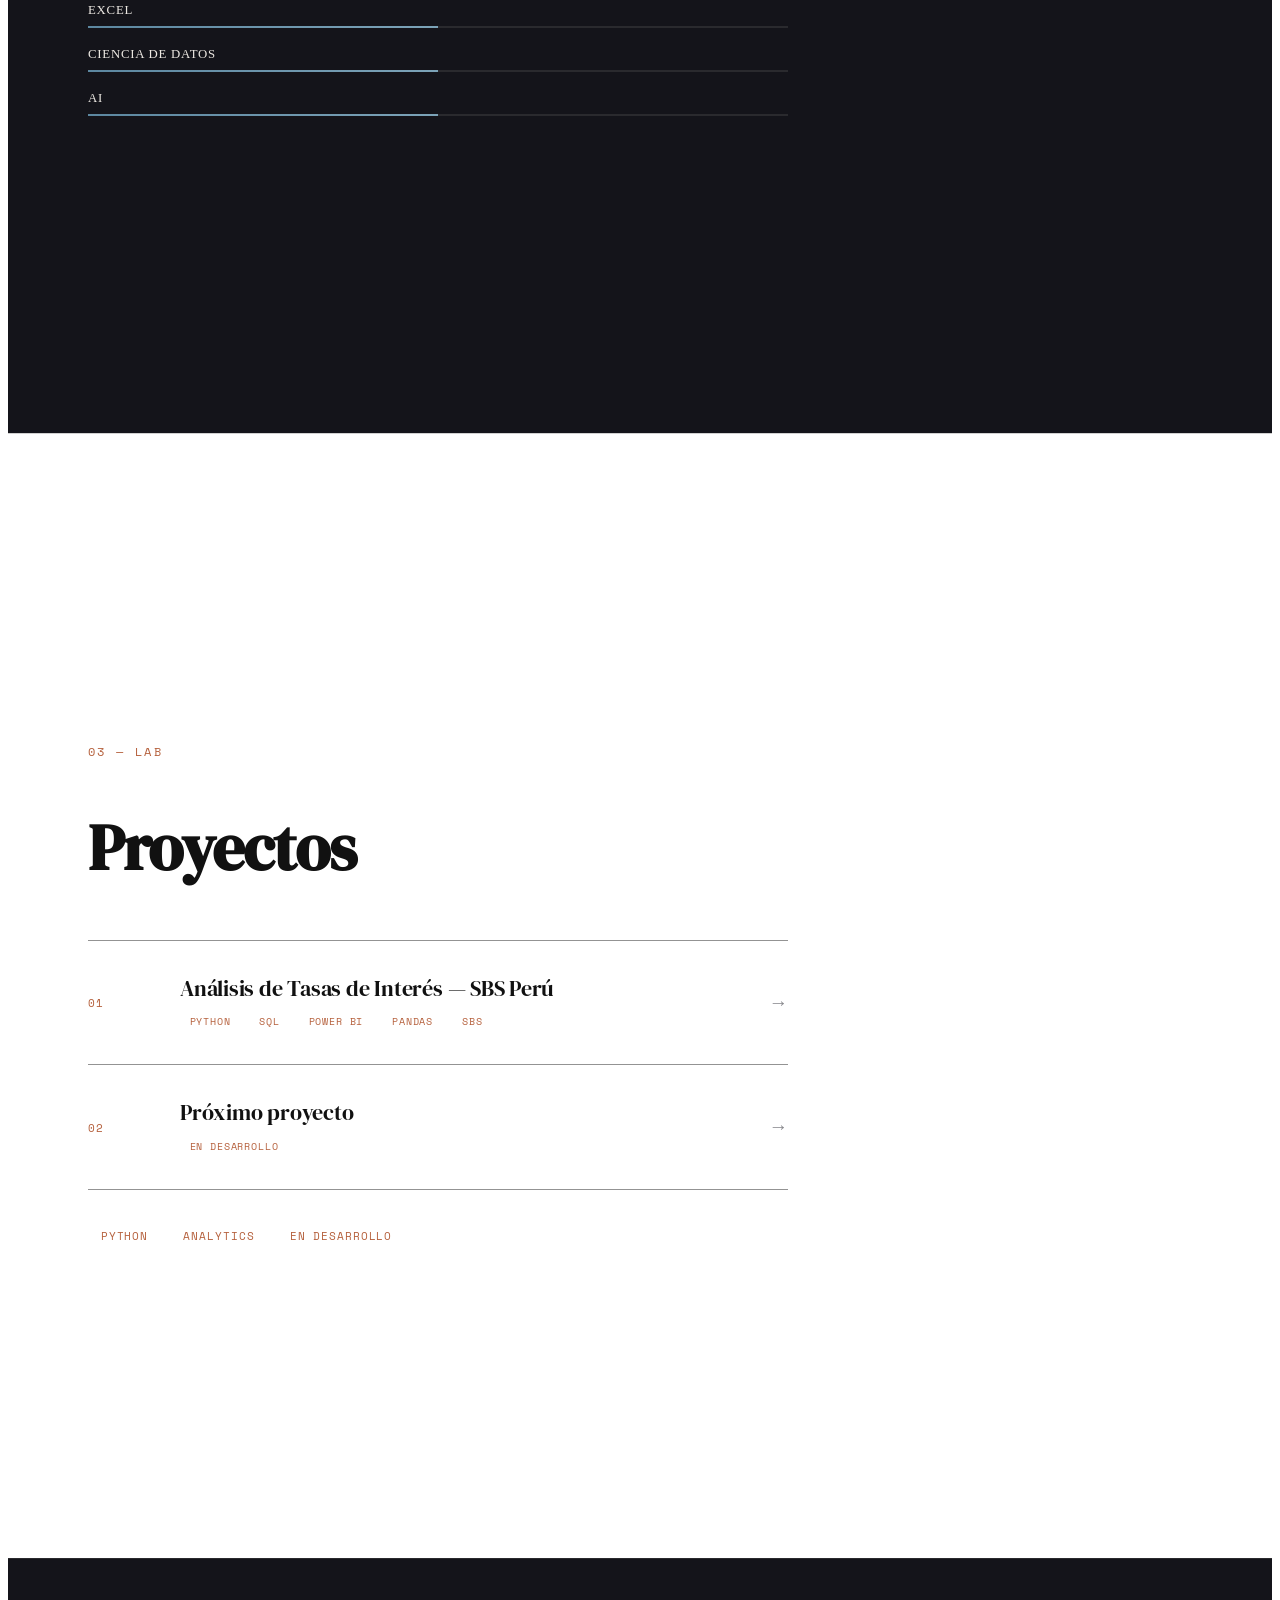
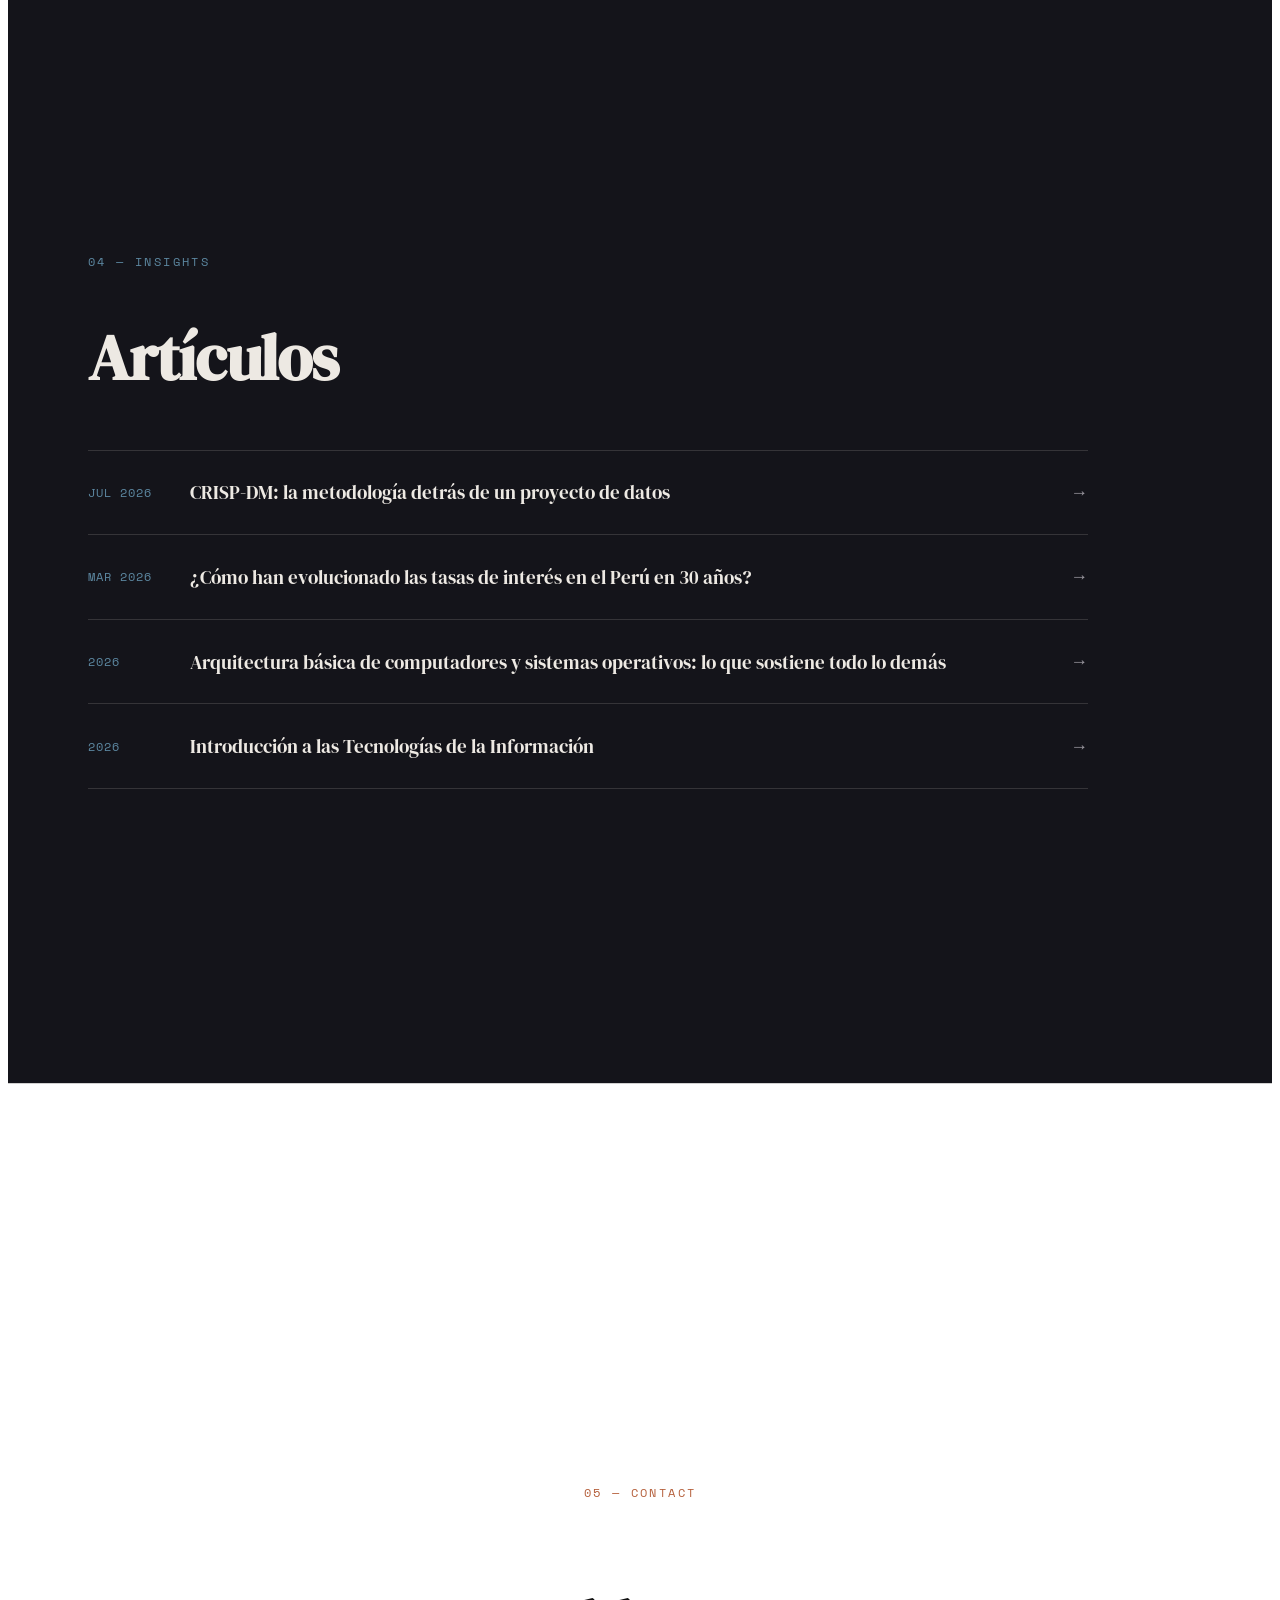
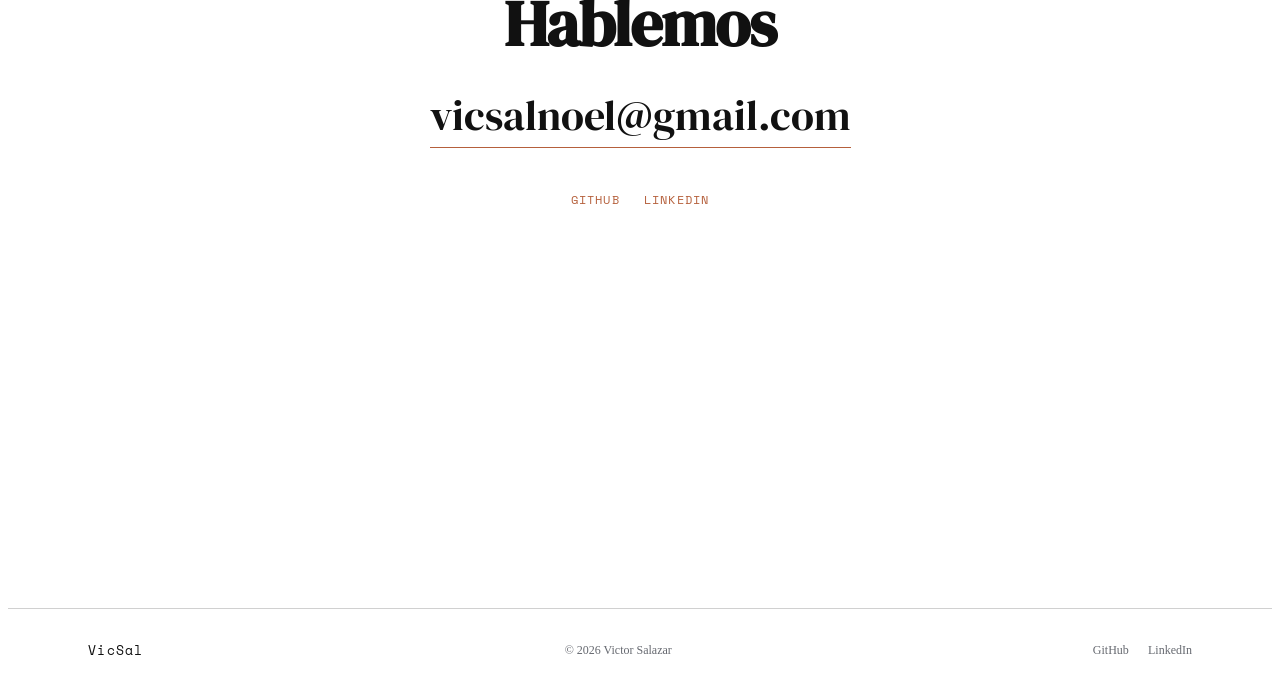
==== commit 08538347: "Adimagen" ====
--- a/index.html
+++ b/index.html
@@ -38,7 +38,7 @@
     </div>
     <div class="hero-right">
         <div class="hero-img-wrap">
-    <img src="assets/images/VicSal2.png" alt="Victor Salazar"/>
+    <img src="assets/images/imagerostro2.png" alt="Victor Salazar"/>
     </div>
     </div>
 </section>
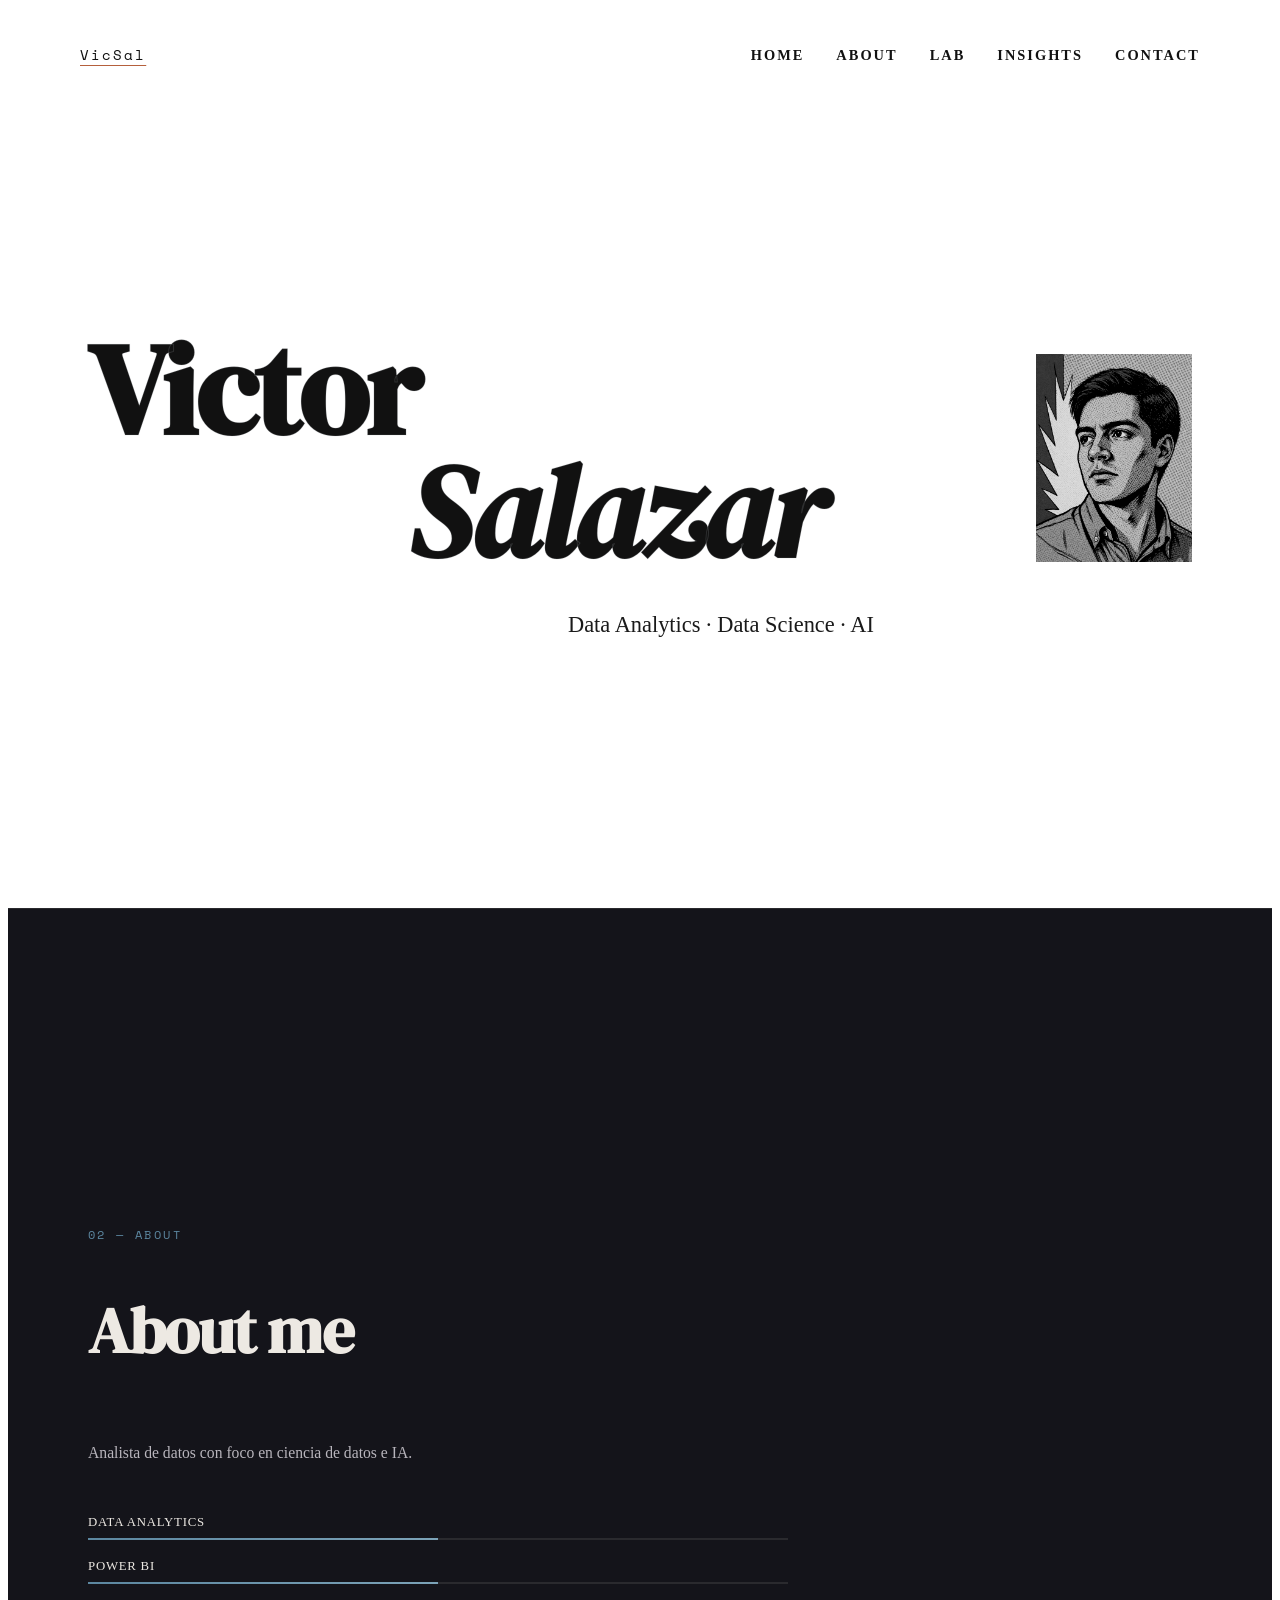
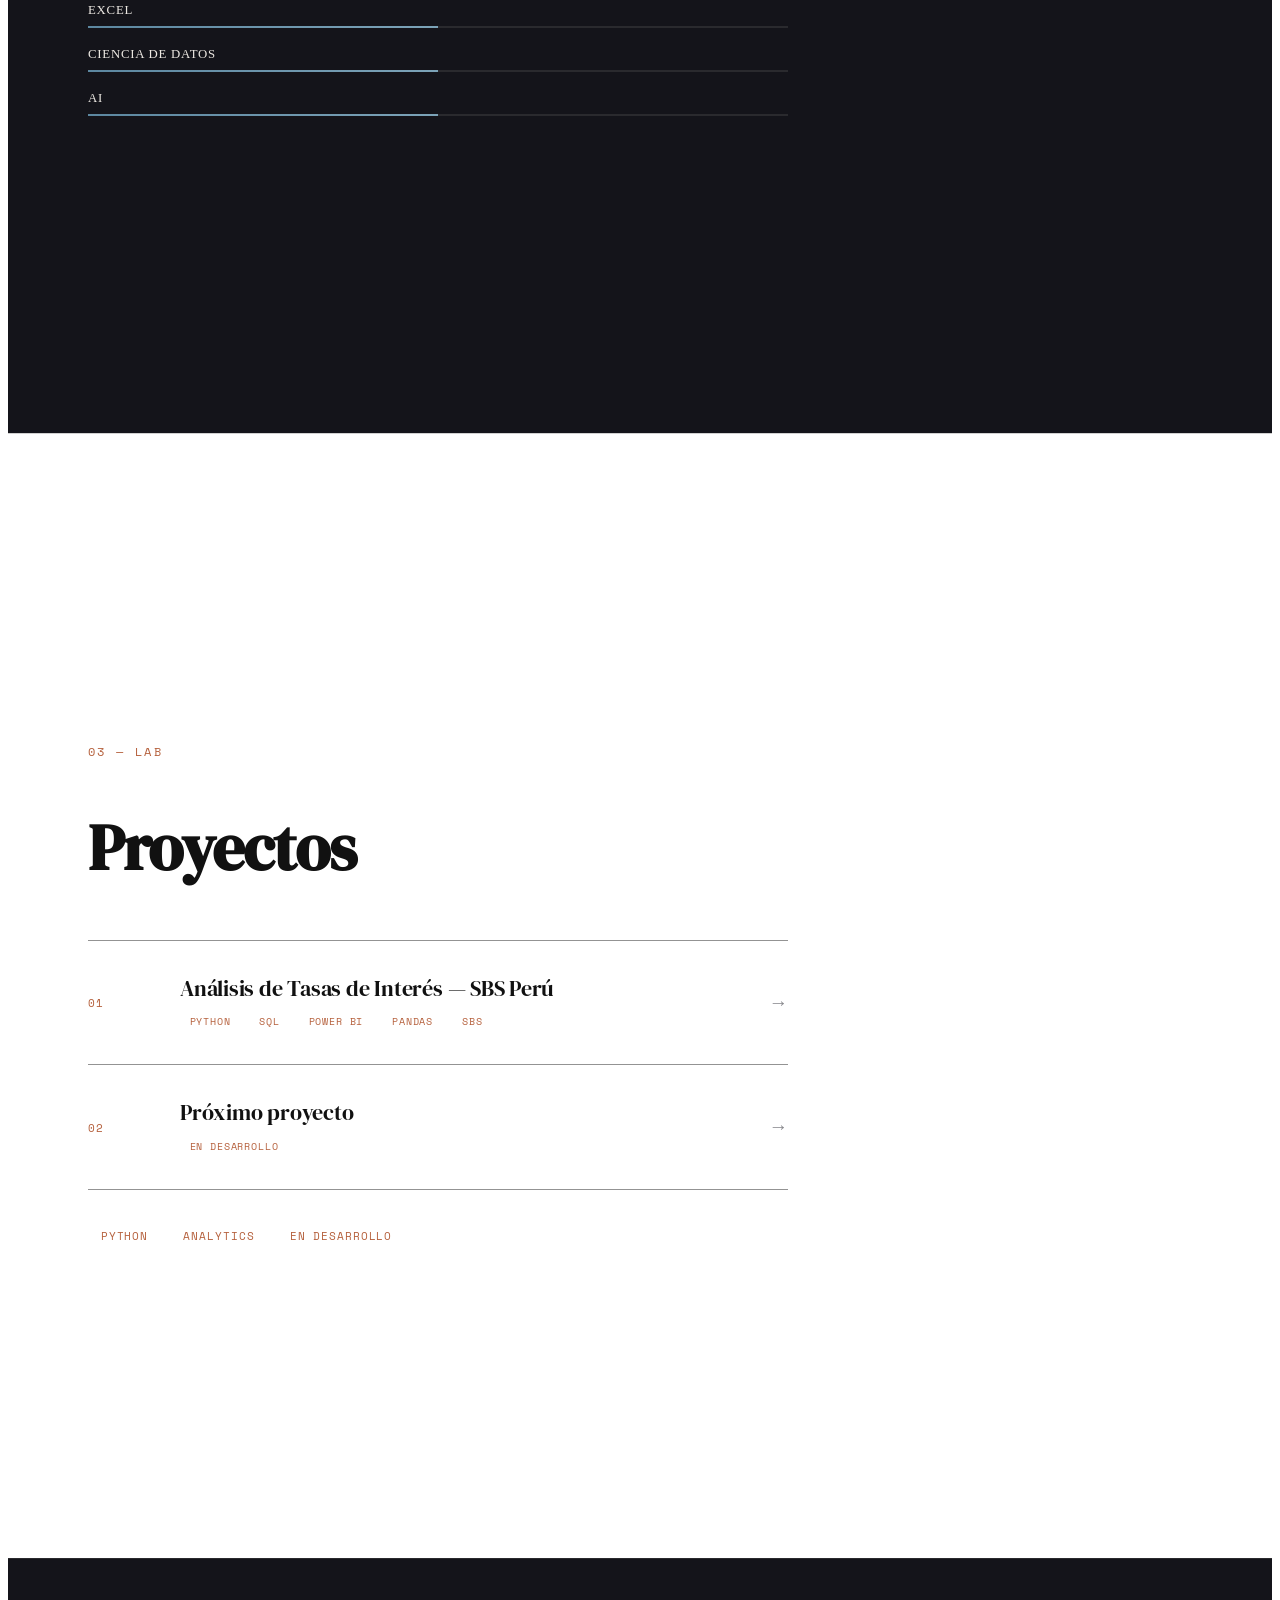
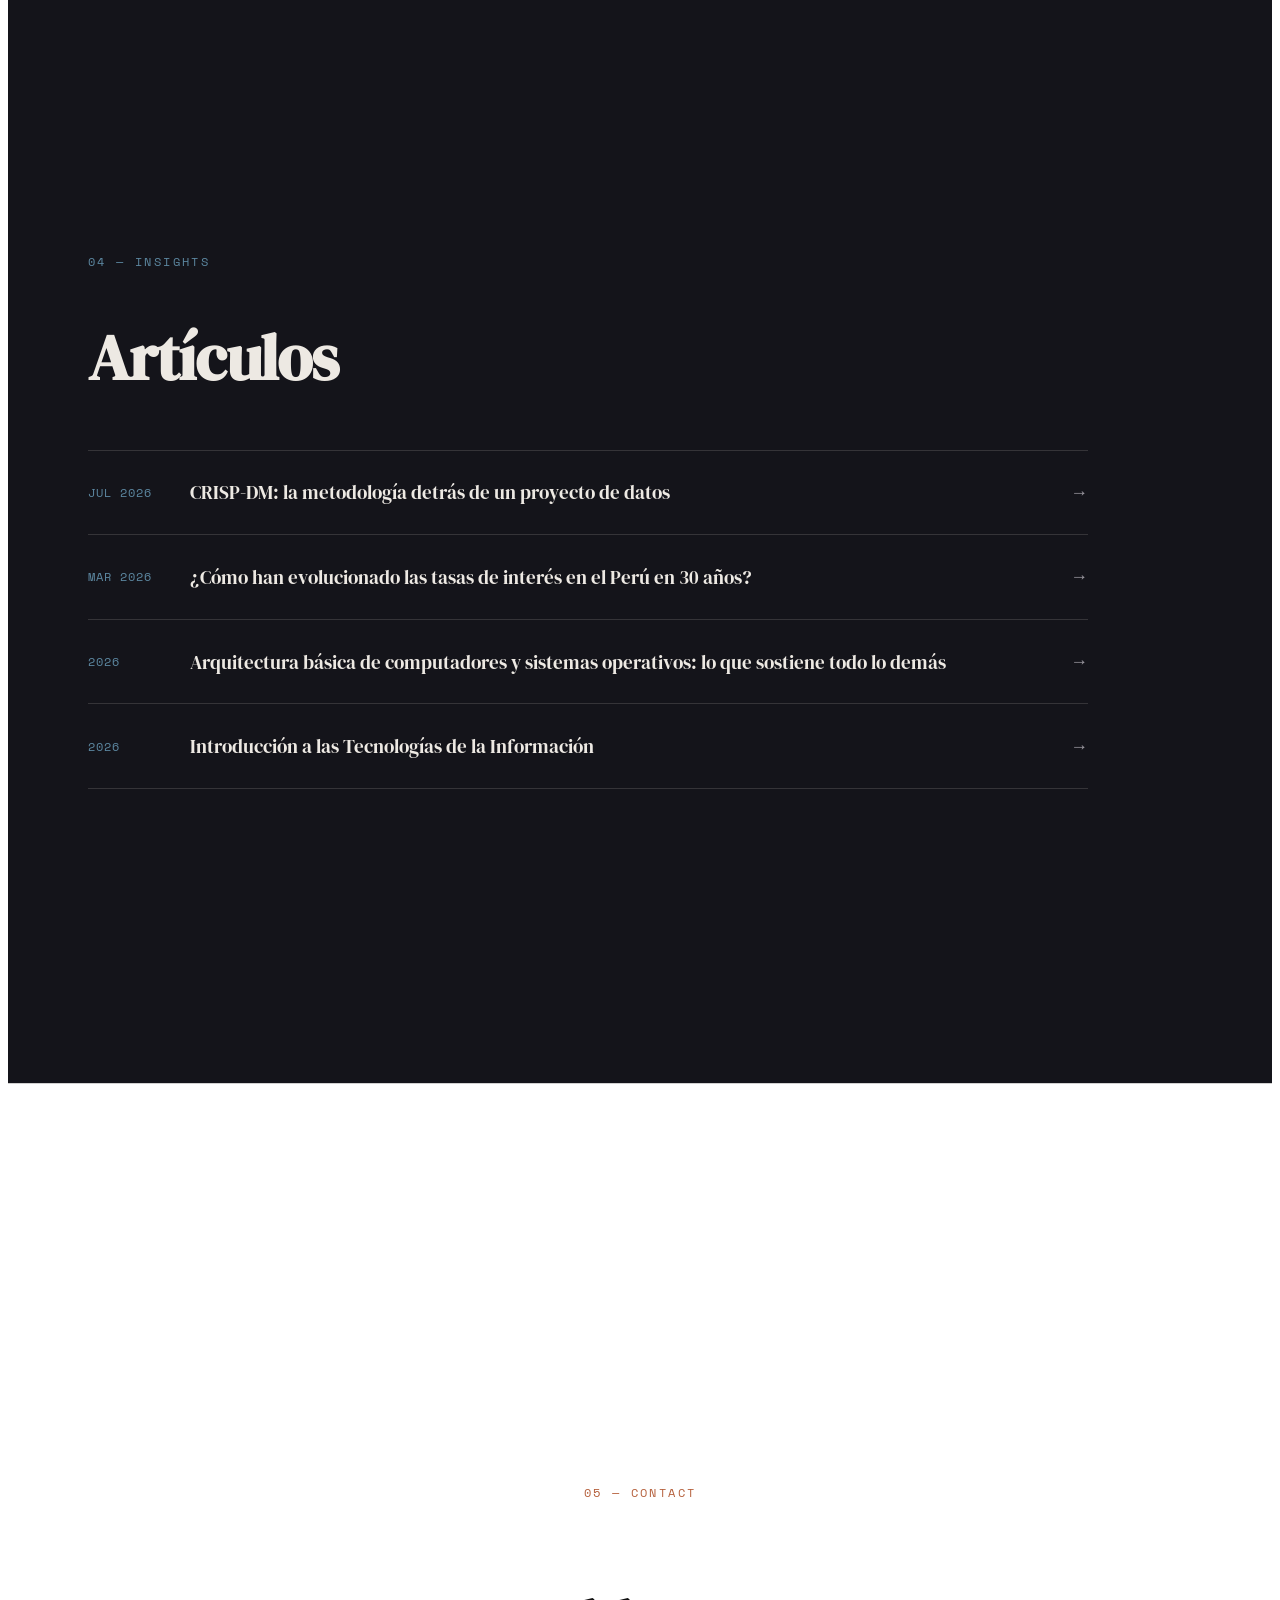
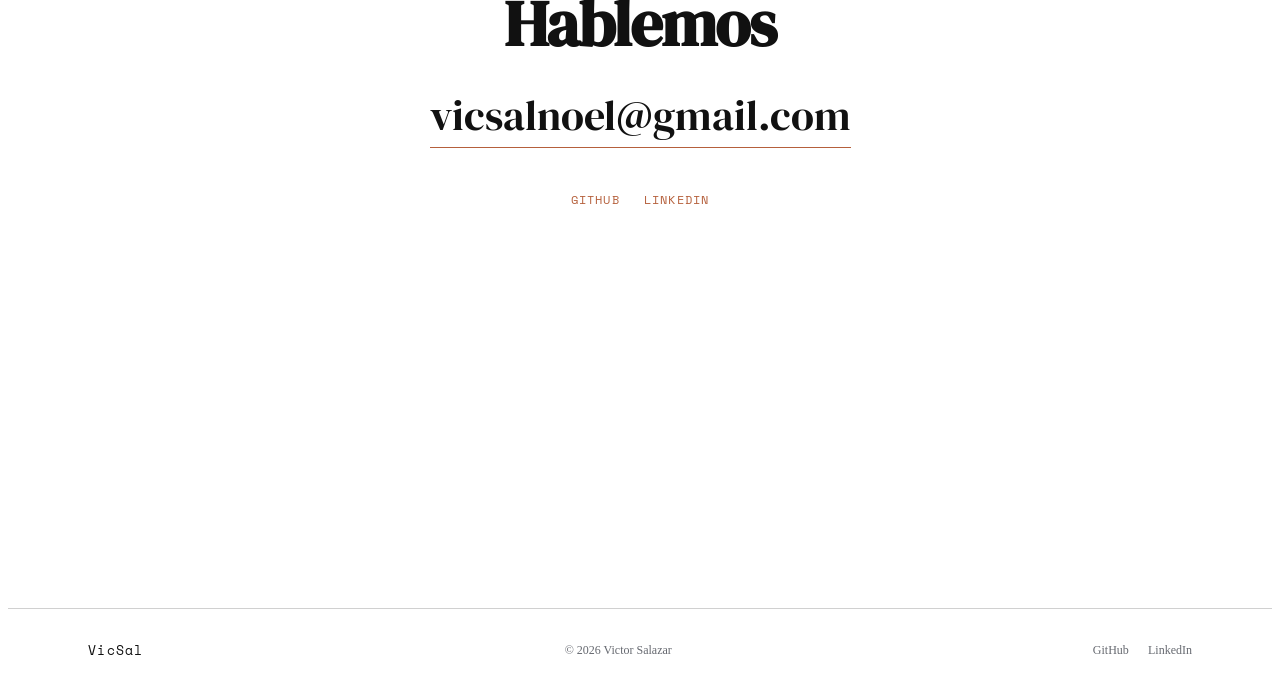
==== commit d21d9d8f: "Adimage" ====
--- a/index.html
+++ b/index.html
@@ -38,7 +38,7 @@
     </div>
     <div class="hero-right">
         <div class="hero-img-wrap">
-    <img src="assets/images/imagerostro2.png" alt="Victor Salazar"/>
+    <img src="assets/images/imagerostro1.png" alt="Victor Salazar"/>
     </div>
     </div>
 </section>
